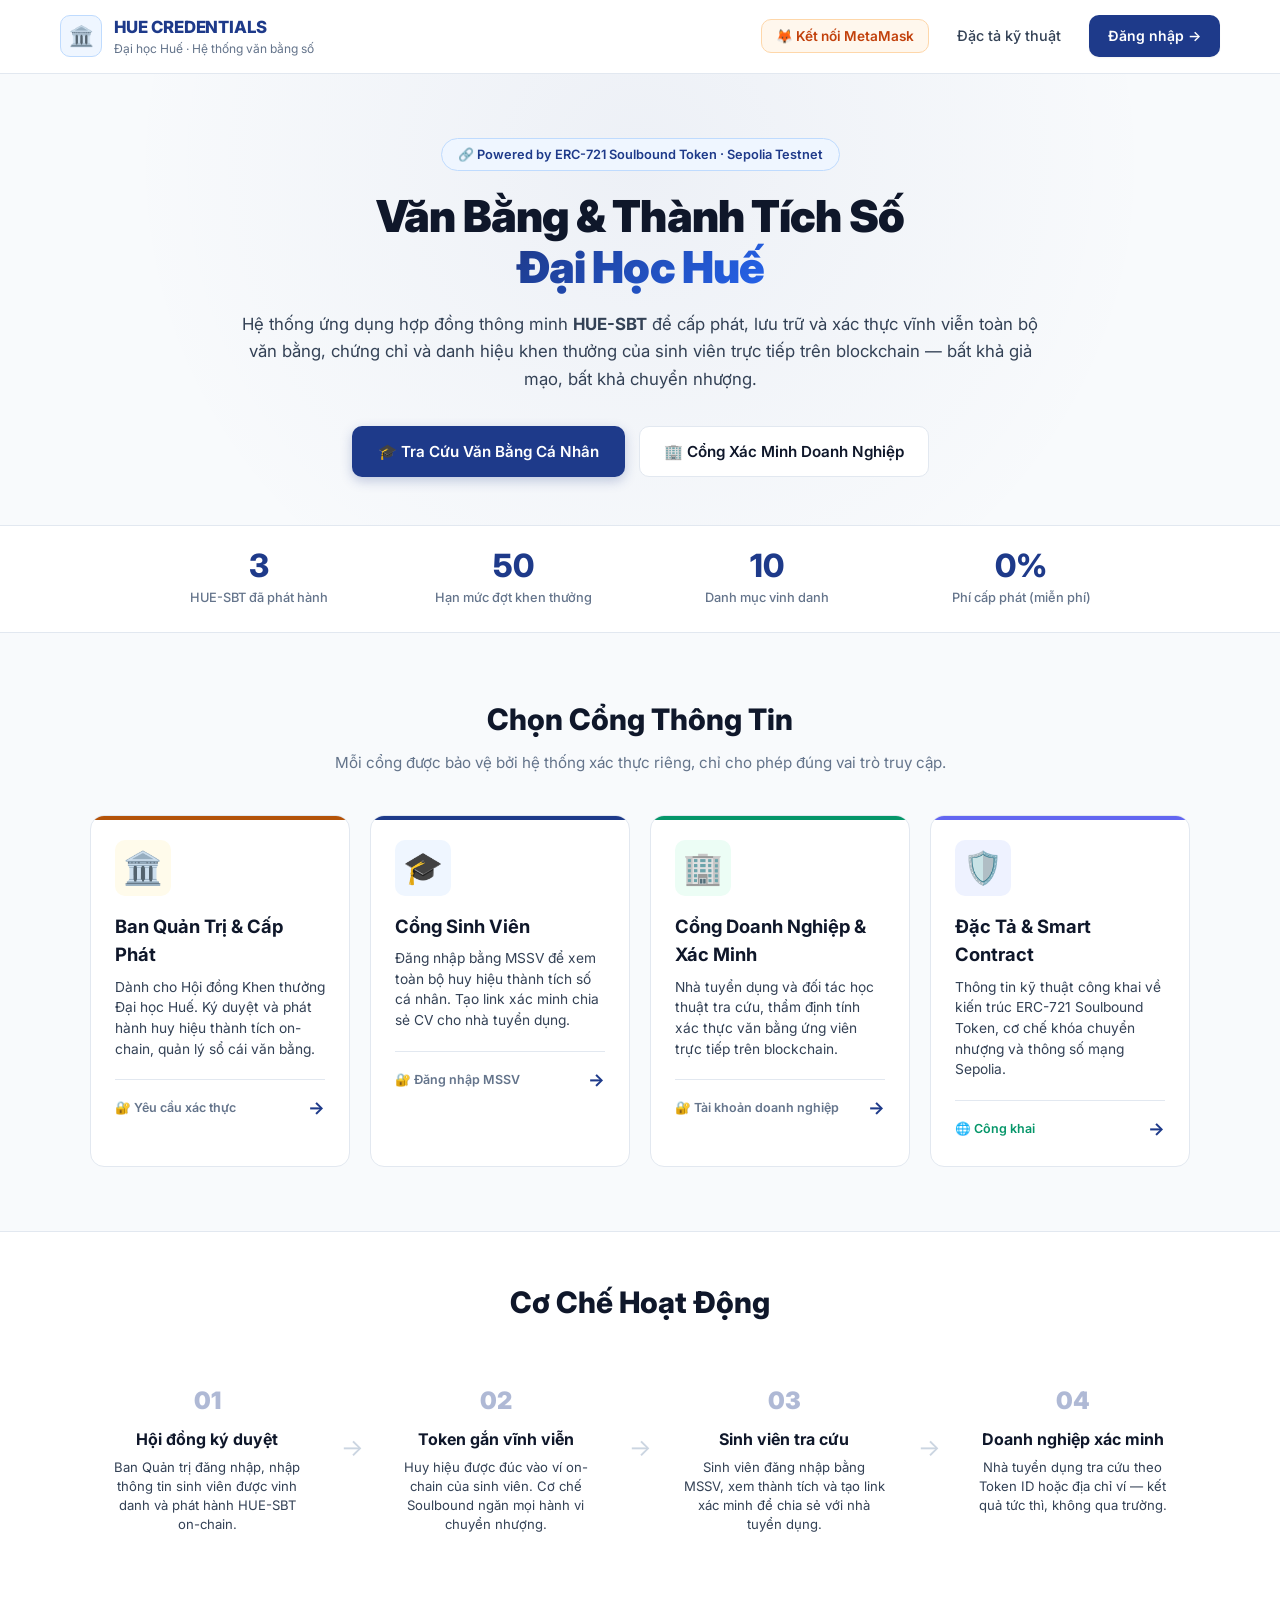
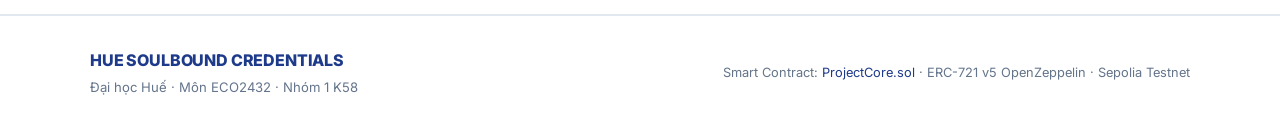
==== web/index.html @ ee62bd0f "Lab 15: web" ====
<!DOCTYPE html>
<html lang="vi">
<head>
  <meta charset="UTF-8">
  <meta name="viewport" content="width=device-width, initial-scale=1.0">
  <title>HUE Soulbound Credentials — Hệ Thống Văn Bằng Số Đại Học Huế</title>
  <meta name="description" content="Nền tảng quản lý, cấp phát và xác thực văn bằng thành tích sinh viên Đại học Huế trên blockchain.">
  <link rel="preconnect" href="https://fonts.googleapis.com">
  <link rel="preconnect" href="https://fonts.gstatic.com" crossorigin>
  <link href="https://fonts.googleapis.com/css2?family=Inter:wght@400;500;600;700;800;900&display=swap" rel="stylesheet">
  <link rel="stylesheet" href="style.css">
</head>
<body class="landing-body">
  <header class="landing-nav">
    <div class="landing-nav-inner">
      <a href="index.html" class="landing-brand">
        <div class="landing-brand-logo">🏛️</div>
        <div>
          <div class="landing-brand-name">HUE CREDENTIALS</div>
          <div class="landing-brand-sub">Đại học Huế · Hệ thống văn bằng số</div>
        </div>
      </a>
      <div class="landing-nav-links">
        <button class="btn-connect-metamask" onclick="handleWalletBtnClick()">🦊 Kết nối MetaMask</button>
        <a href="contract.html" class="landing-nav-link">Đặc tả kỹ thuật</a>
        <a href="student.html" class="btn-primary" style="text-decoration:none;">Đăng nhập →</a>
      </div>
    </div>
  </header>

  <section class="landing-hero">
    <div class="landing-hero-inner">
      <div class="landing-hero-badge">🔗 Powered by ERC-721 Soulbound Token · Sepolia Testnet</div>
      <h1 class="landing-hero-title">Văn Bằng &amp; Thành Tích Số<br><span class="landing-hero-highlight">Đại Học Huế</span></h1>
      <p class="landing-hero-desc">Hệ thống ứng dụng hợp đồng thông minh <strong>HUE-SBT</strong> để cấp phát, lưu trữ và xác thực vĩnh viễn toàn bộ văn bằng, chứng chỉ và danh hiệu khen thưởng của sinh viên trực tiếp trên blockchain — bất khả giả mạo, bất khả chuyển nhượng.</p>
      <div class="landing-hero-cta">
        <a href="student.html" class="btn-landing-primary">🎓 Tra Cứu Văn Bằng Cá Nhân</a>
        <a href="enterprise.html" class="btn-landing-outline">🏢 Cổng Xác Minh Doanh Nghiệp</a>
      </div>
    </div>
  </section>

  <section class="landing-stats-bar">
    <div class="landing-stats-inner">
      <div class="landing-stat-item">
        <div class="landing-stat-num" id="statMinted">3</div>
        <div class="landing-stat-label">HUE-SBT đã phát hành</div>
      </div>
      <div class="landing-stat-divider"></div>
      <div class="landing-stat-item">
        <div class="landing-stat-num">50</div>
        <div class="landing-stat-label">Hạn mức đợt khen thưởng</div>
      </div>
      <div class="landing-stat-divider"></div>
      <div class="landing-stat-item">
        <div class="landing-stat-num">10</div>
        <div class="landing-stat-label">Danh mục vinh danh</div>
      </div>
      <div class="landing-stat-divider"></div>
      <div class="landing-stat-item">
        <div class="landing-stat-num">0%</div>
        <div class="landing-stat-label">Phí cấp phát (miễn phí)</div>
      </div>
    </div>
  </section>

  <section class="landing-portals">
    <div class="landing-portals-inner">
      <div class="landing-section-header">
        <h2 class="landing-section-title">Chọn Cổng Thông Tin</h2>
        <p class="landing-section-desc">Mỗi cổng được bảo vệ bởi hệ thống xác thực riêng, chỉ cho phép đúng vai trò truy cập.</p>
      </div>
      <div class="portal-cards-grid">
        <a href="admin.html" class="portal-card portal-card--admin">
          <div class="portal-card-icon">🏛️</div>
          <div class="portal-card-content">
            <h3 class="portal-card-title">Ban Quản Trị &amp; Cấp Phát</h3>
            <p class="portal-card-desc">Dành cho Hội đồng Khen thưởng Đại học Huế. Ký duyệt và phát hành huy hiệu thành tích on-chain, quản lý sổ cái văn bằng.</p>
            <div class="portal-card-meta"><span class="portal-card-tag">🔐 Yêu cầu xác thực</span><span class="portal-card-arrow">→</span></div>
          </div>
        </a>
        <a href="student.html" class="portal-card portal-card--student">
          <div class="portal-card-icon">🎓</div>
          <div class="portal-card-content">
            <h3 class="portal-card-title">Cổng Sinh Viên</h3>
            <p class="portal-card-desc">Đăng nhập bằng MSSV để xem toàn bộ huy hiệu thành tích số cá nhân. Tạo link xác minh chia sẻ CV cho nhà tuyển dụng.</p>
            <div class="portal-card-meta"><span class="portal-card-tag">🔐 Đăng nhập MSSV</span><span class="portal-card-arrow">→</span></div>
          </div>
        </a>
        <a href="enterprise.html" class="portal-card portal-card--enterprise">
          <div class="portal-card-icon">🏢</div>
          <div class="portal-card-content">
            <h3 class="portal-card-title">Cổng Doanh Nghiệp &amp; Xác Minh</h3>
            <p class="portal-card-desc">Nhà tuyển dụng và đối tác học thuật tra cứu, thẩm định tính xác thực văn bằng ứng viên trực tiếp trên blockchain.</p>
            <div class="portal-card-meta"><span class="portal-card-tag">🔐 Tài khoản doanh nghiệp</span><span class="portal-card-arrow">→</span></div>
          </div>
        </a>
        <a href="contract.html" class="portal-card portal-card--contract">
          <div class="portal-card-icon">🛡️</div>
          <div class="portal-card-content">
            <h3 class="portal-card-title">Đặc Tả &amp; Smart Contract</h3>
            <p class="portal-card-desc">Thông tin kỹ thuật công khai về kiến trúc ERC-721 Soulbound Token, cơ chế khóa chuyển nhượng và thông số mạng Sepolia.</p>
            <div class="portal-card-meta"><span class="portal-card-tag portal-card-tag--public">🌐 Công khai</span><span class="portal-card-arrow">→</span></div>
          </div>
        </a>
      </div>
    </div>
  </section>

  <section class="landing-how">
    <div class="landing-portals-inner">
      <div class="landing-section-header">
        <h2 class="landing-section-title">Cơ Chế Hoạt Động</h2>
      </div>
      <div class="how-steps">
        <div class="how-step">
          <div class="how-step-num">01</div>
          <h4 class="how-step-title">Hội đồng ký duyệt</h4>
          <p class="how-step-desc">Ban Quản trị đăng nhập, nhập thông tin sinh viên được vinh danh và phát hành HUE-SBT on-chain.</p>
        </div>
        <div class="how-step-arrow">→</div>
        <div class="how-step">
          <div class="how-step-num">02</div>
          <h4 class="how-step-title">Token gắn vĩnh viễn</h4>
          <p class="how-step-desc">Huy hiệu được đúc vào ví on-chain của sinh viên. Cơ chế Soulbound ngăn mọi hành vi chuyển nhượng.</p>
        </div>
        <div class="how-step-arrow">→</div>
        <div class="how-step">
          <div class="how-step-num">03</div>
          <h4 class="how-step-title">Sinh viên tra cứu</h4>
          <p class="how-step-desc">Sinh viên đăng nhập bằng MSSV, xem thành tích và tạo link xác minh để chia sẻ với nhà tuyển dụng.</p>
        </div>
        <div class="how-step-arrow">→</div>
        <div class="how-step">
          <div class="how-step-num">04</div>
          <h4 class="how-step-title">Doanh nghiệp xác minh</h4>
          <p class="how-step-desc">Nhà tuyển dụng tra cứu theo Token ID hoặc địa chỉ ví — kết quả tức thì, không qua trường.</p>
        </div>
      </div>
    </div>
  </section>

  <footer class="landing-footer">
    <div class="landing-portals-inner">
      <div class="landing-footer-inner">
        <div>
          <div class="landing-brand-name" style="font-size:1rem;margin-bottom:4px;">HUE SOULBOUND CREDENTIALS</div>
          <div style="font-size:0.82rem;color:var(--text-dim);">Đại học Huế · Môn ECO2432 · Nhóm 1 K58</div>
        </div>
        <div style="font-size:0.8rem;color:var(--text-dim);">Smart Contract: <code style="color:var(--primary);">ProjectCore.sol</code> · ERC-721 v5 OpenZeppelin · Sepolia Testnet</div>
      </div>
    </div>
  </footer>

  <script src="shared.js"></script>
  <script>
    document.addEventListener("DOMContentLoaded", () => {
      const db = loadDatabase();
      document.getElementById("statMinted").innerText = db.length;
    });
  </script>
</body>
</html>
---- web/style.css ----
:root {
  /* Color System: Bright Academic / University Portal Palette */
  --bg-body: #f8fafc;
  --bg-surface: #ffffff;
  --bg-subtle: #f1f5f9;
  --bg-subtle-hover: #e2e8f0;
  
  --border-color: #e2e8f0;
  --border-color-focus: #2563eb;
  --border-color-dark: #cbd5e1;
  
  --primary: #1e3a8a; /* Hue University Royal Navy */
  --primary-hover: #1d4ed8;
  --primary-light: #eff6ff;
  --primary-border: #bfdbfe;
  
  --gold: #b45309;
  --gold-bg: #fffbeb;
  --gold-border: #fde68a;
  
  --emerald: #059669;
  --emerald-bg: #ecfdf5;
  --emerald-border: #a7f3d0;
  
  --rose: #dc2626;
  --rose-bg: #fef2f2;
  --rose-border: #fecaca;
  
  --text-main: #0f172a;   /* Slate 900 */
  --text-muted: #334155;  /* Slate 700 */
  --text-dim: #64748b;    /* Slate 500 */
  
  --shadow-sm: 0 1px 2px 0 rgba(0, 0, 0, 0.05);
  --shadow-md: 0 4px 6px -1px rgba(0, 0, 0, 0.07), 0 2px 4px -2px rgba(0, 0, 0, 0.04);
  --shadow-lg: 0 10px 15px -3px rgba(0, 0, 0, 0.07), 0 4px 6px -4px rgba(0, 0, 0, 0.03);
  
  --radius-sm: 6px;
  --radius-md: 10px;
  --radius-lg: 14px;
  --radius-full: 9999px;
  
  --transition: all 0.2s ease-in-out;
}

/* MetaMask Wallet Button */
.btn-connect-metamask {
  display: inline-flex;
  align-items: center;
  gap: 8px;
  background: #fff7ed;
  border: 1px solid #fed7aa;
  color: #c2410c;
  padding: 8px 14px;
  border-radius: var(--radius-md);
  font-size: 0.85rem;
  font-weight: 600;
  cursor: pointer;
  transition: var(--transition);
}

.btn-connect-metamask:hover {
  background: #ffedd5;
  border-color: #fdba74;
  transform: translateY(-1px);
}

.btn-connect-metamask.wallet-connected {
  background: var(--emerald-bg);
  border-color: var(--emerald-border);
  color: var(--emerald);
}


* {
  box-sizing: border-box;
  margin: 0;
  padding: 0;
  font-family: 'Inter', -apple-system, BlinkMacSystemFont, 'Segoe UI', Roboto, Helvetica, Arial, sans-serif;
}

body {
  background-color: var(--bg-body);
  color: var(--text-main);
  min-height: 100vh;
  line-height: 1.55;
  -webkit-font-smoothing: antialiased;
}

.app-container {
  max-width: 1200px;
  margin: 0 auto;
  padding: 24px 20px 80px;
}

/* Header Navbar: Clean University Style */
.navbar {
  display: flex;
  justify-content: space-between;
  align-items: center;
  background: var(--bg-surface);
  border: 1px solid var(--border-color);
  padding: 16px 24px;
  border-radius: var(--radius-lg);
  margin-bottom: 24px;
  box-shadow: var(--shadow-sm);
}

.brand-wrapper {
  display: flex;
  align-items: center;
  gap: 14px;
}

.brand-logo {
  width: 44px;
  height: 44px;
  background: var(--primary-light);
  border: 1px solid var(--primary-border);
  border-radius: var(--radius-md);
  display: flex;
  align-items: center;
  justify-content: center;
  font-size: 22px;
  color: var(--primary);
}

.brand-info h1 {
  font-size: 1.15rem;
  font-weight: 800;
  color: var(--primary);
  letter-spacing: -0.01em;
}

.brand-info p {
  font-size: 0.8rem;
  color: var(--text-dim);
  font-weight: 500;
}

.nav-actions {
  display: flex;
  align-items: center;
  gap: 12px;
}

/* Badges and Tags */
.badge-tag {
  display: inline-flex;
  align-items: center;
  gap: 6px;
  padding: 5px 12px;
  border-radius: var(--radius-full);
  font-size: 0.8rem;
  font-weight: 600;
  background: var(--emerald-bg);
  color: var(--emerald);
  border: 1px solid var(--emerald-border);
}

.mode-badge {
  background: var(--primary-light);
  color: var(--primary);
  border-color: var(--primary-border);
}

/* Standard Buttons */
.btn-primary {
  background: var(--primary);
  color: #ffffff;
  border: 1px solid transparent;
  padding: 9px 18px;
  border-radius: var(--radius-md);
  font-size: 0.875rem;
  font-weight: 600;
  cursor: pointer;
  display: inline-flex;
  align-items: center;
  gap: 8px;
  transition: var(--transition);
  box-shadow: var(--shadow-sm);
}

.btn-primary:hover {
  background: var(--primary-hover);
  box-shadow: var(--shadow-md);
}

.btn-outline {
  background: var(--bg-surface);
  color: var(--text-muted);
  border: 1px solid var(--border-color);
  padding: 8px 16px;
  border-radius: var(--radius-md);
  font-size: 0.85rem;
  font-weight: 500;
  cursor: pointer;
  transition: var(--transition);
}

.btn-outline:hover {
  background: var(--bg-subtle);
  color: var(--text-main);
  border-color: var(--border-color-dark);
}

/* Hero Banner: Clean Academic Introduction */
.hero-banner {
  background: linear-gradient(135deg, #ffffff 0%, #f0f7ff 100%);
  border: 1px solid var(--border-color);
  border-left: 5px solid var(--primary);
  border-radius: var(--radius-lg);
  padding: 28px 32px;
  margin-bottom: 24px;
  box-shadow: var(--shadow-sm);
}

.hero-title {
  font-size: 1.65rem;
  font-weight: 800;
  color: var(--primary);
  margin-bottom: 8px;
}

.hero-title span {
  color: #b45309;
}

.hero-desc {
  color: var(--text-muted);
  max-width: 860px;
  font-size: 0.95rem;
  line-height: 1.6;
  margin-bottom: 20px;
}

.hero-stats {
  display: grid;
  grid-template-columns: repeat(auto-fit, minmax(180px, 1fr));
  gap: 14px;
}

.stat-card {
  background: var(--bg-surface);
  border: 1px solid var(--border-color);
  border-radius: var(--radius-md);
  padding: 14px 18px;
  box-shadow: var(--shadow-sm);
}

.stat-label {
  font-size: 0.75rem;
  color: var(--text-dim);
  text-transform: uppercase;
  font-weight: 600;
  letter-spacing: 0.04em;
  margin-bottom: 4px;
}

.stat-value {
  font-size: 1.35rem;
  font-weight: 800;
  color: var(--text-main);
}

.stat-value.highlight-cyan {
  color: #0369a1;
}

.stat-value.highlight-gold {
  color: #b45309;
}

/* Tab Navigation: Academic Segmented Bar */
.tabs-nav {
  display: flex;
  gap: 8px;
  background: var(--bg-subtle);
  padding: 6px;
  border-radius: var(--radius-lg);
  border: 1px solid var(--border-color);
  margin-bottom: 24px;
  overflow-x: auto;
}

.tab-btn {
  background: transparent;
  border: none;
  color: var(--text-muted);
  font-size: 0.9rem;
  font-weight: 600;
  padding: 10px 18px;
  cursor: pointer;
  border-radius: var(--radius-md);
  transition: var(--transition);
  display: inline-flex;
  align-items: center;
  gap: 8px;
  white-space: nowrap;
}

.tab-btn:hover {
  color: var(--text-main);
  background: rgba(255, 255, 255, 0.6);
}

.tab-btn.active {
  color: #ffffff;
  background: var(--primary);
  box-shadow: var(--shadow-sm);
}

/* Tab Content Visibility */
.tab-content {
  display: none;
}

.tab-content.active {
  display: block;
}

/* Grid System */
.grid-2 {
  display: grid;
  grid-template-columns: 1fr 1fr;
  gap: 24px;
}

@media (max-width: 860px) {
  .grid-2 {
    grid-template-columns: 1fr;
  }
}

/* Main Panel Cards */
.panel-card,
.card {
  background: var(--bg-surface);
  border: 1px solid var(--border-color);
  border-radius: var(--radius-lg);
  padding: 24px;
  box-shadow: var(--shadow-sm);
  margin-bottom: 20px;
}

.panel-header,
.card-header {
  display: flex;
  justify-content: space-between;
  align-items: center;
  margin-bottom: 18px;
  border-bottom: 1px solid var(--border-color);
  padding-bottom: 14px;
}

.panel-title,
.card-title {
  font-size: 1.15rem;
  font-weight: 750;
  color: var(--text-main);
  display: flex;
  align-items: center;
  gap: 8px;
}

.card-subtitle {
  font-size: 0.85rem;
  color: var(--text-dim);
  margin-top: 4px;
}

.portal-grid {
  display: grid;
  grid-template-columns: 1.2fr 1fr;
  gap: 24px;
}

@media (max-width: 900px) {
  .portal-grid {
    grid-template-columns: 1fr;
  }
}

.badges-grid,
.gallery-grid {
  display: grid;
  grid-template-columns: repeat(auto-fill, minmax(290px, 1fr));
  gap: 18px;
}

/* Form Controls & Premium Inputs */
.form-group {
  margin-bottom: 18px;
}

.form-row {
  display: flex;
  gap: 16px;
  align-items: flex-start;
}

@media (max-width: 640px) {
  .form-row {
    flex-direction: column;
    gap: 14px;
  }
}

.form-label {
  display: flex;
  align-items: center;
  justify-content: space-between;
  font-size: 0.82rem;
  font-weight: 700;
  color: var(--text-main);
  margin-bottom: 7px;
  letter-spacing: -0.01em;
}

.required-star {
  color: var(--rose);
  font-weight: 800;
  margin-left: 4px;
}

/* Base Form Input Styling */
.form-input,
.form-control,
.form-select {
  width: 100%;
  background: #ffffff;
  border: 1.5px solid var(--border-color);
  border-radius: var(--radius-md);
  padding: 11px 16px;
  color: var(--text-main);
  font-size: 0.92rem;
  font-weight: 500;
  outline: none;
  transition: all 0.2s ease-in-out;
  box-shadow: 0 1px 2px rgba(0, 0, 0, 0.03);
}

.form-input::placeholder,
.form-control::placeholder {
  color: #94a3b8;
  font-weight: 400;
}

.form-input:hover,
.form-control:hover,
.form-select:hover {
  border-color: #cbd5e1;
}

.form-input:focus,
.form-control:focus,
.form-select:focus {
  border-color: var(--primary);
  background: #ffffff;
  box-shadow: 0 0 0 4px rgba(30, 58, 138, 0.12), 0 2px 4px rgba(0, 0, 0, 0.04);
}

select.form-select,
select.form-control {
  cursor: pointer;
  appearance: auto;
}

/* Input with Icon Wrapper */
.input-icon-box {
  position: relative;
  display: flex;
  align-items: center;
  width: 100%;
}

.input-icon-box .input-icon {
  position: absolute;
  left: 14px;
  font-size: 1.1rem;
  color: #64748b;
  pointer-events: none;
  user-select: none;
  z-index: 2;
  transition: transform 0.2s ease;
}

.input-icon-box .form-input {
  padding-left: 44px;
  padding-right: 42px;
}

.input-icon-box:focus-within .input-icon {
  transform: scale(1.18);
}

/* Special High-End Style for Name Input */
.custom-name-input {
  background: linear-gradient(to right, #ffffff 60%, #f8fafc 100%);
  font-size: 0.95rem;
  font-weight: 600;
  color: #0f172a;
  letter-spacing: -0.01em;
}

.custom-name-input:focus {
  border-color: #2563eb;
  background: #ffffff;
  box-shadow: 0 0 0 4px rgba(37, 99, 235, 0.14), 0 4px 12px rgba(37, 99, 235, 0.08);
}

.input-status-icon {
  position: absolute;
  right: 14px;
  font-size: 1rem;
  pointer-events: none;
}

/* Quick Name Suggestions Chips */
.quick-name-suggestions {
  display: flex;
  align-items: center;
  gap: 6px;
  margin-top: 8px;
  flex-wrap: wrap;
}

.suggestion-label {
  font-size: 0.72rem;
  color: var(--text-dim);
  font-weight: 600;
}

.chip-suggestion {
  background: var(--bg-subtle);
  border: 1px solid var(--border-color);
  color: var(--text-muted);
  font-size: 0.74rem;
  font-weight: 600;
  padding: 3px 10px;
  border-radius: var(--radius-full);
  cursor: pointer;
  transition: all 0.15s ease;
}

.chip-suggestion:hover {
  background: var(--primary-light);
  border-color: var(--primary-border);
  color: var(--primary);
  transform: translateY(-1px);
}

optgroup {
  font-weight: 700;
  color: var(--primary);
  padding: 4px 0;
}

.help-text {
  font-size: 0.78rem;
  color: var(--text-dim);
  margin-top: 5px;
  line-height: 1.4;
}

/* Authentic Academic Certificate Card (Preview) */
.badge-preview-box {
  display: flex;
  justify-content: center;
  align-items: center;
  padding: 16px 0;
}

.sbt-badge-card {
  width: 100%;
  max-width: 330px;
  background: #ffffff;
  border-radius: var(--radius-md);
  padding: 24px;
  border: 2px solid var(--gold);
  outline: 4px solid var(--gold-bg);
  box-shadow: var(--shadow-md);
  text-align: center;
  position: relative;
  transition: var(--transition);
}

.sbt-badge-card:hover {
  transform: translateY(-2px);
  box-shadow: var(--shadow-lg);
}

.sbt-card-shine {
  display: none; /* Removed AI shine effect */
}

.sbt-icon-wrapper {
  width: 72px;
  height: 72px;
  margin: 0 auto 14px;
  background: var(--gold-bg);
  border: 2px solid var(--gold-border);
  border-radius: 50%;
  display: flex;
  align-items: center;
  justify-content: center;
  font-size: 34px;
}

.sbt-title {
  font-size: 1.05rem;
  font-weight: 800;
  color: var(--primary);
  margin-bottom: 4px;
  line-height: 1.35;
}

.sbt-issuer {
  font-size: 0.78rem;
  color: var(--gold);
  font-weight: 700;
  text-transform: uppercase;
  letter-spacing: 0.04em;
  margin-bottom: 14px;
}

.sbt-recipient-pill {
  background: var(--bg-subtle);
  border: 1px solid var(--border-color);
  padding: 8px 12px;
  border-radius: var(--radius-sm);
  font-size: 0.82rem;
  color: var(--text-muted);
  margin-bottom: 14px;
  word-break: break-all;
}

.sbt-lock-status {
  display: inline-flex;
  align-items: center;
  gap: 6px;
  font-size: 0.75rem;
  font-weight: 700;
  color: var(--rose);
  background: var(--rose-bg);
  padding: 4px 12px;
  border-radius: var(--radius-full);
  border: 1px solid var(--rose-border);
}

/* Tables */
.verify-meta-table {
  width: 100%;
  border-collapse: collapse;
  font-size: 0.88rem;
}

.verify-meta-table th {
  background: var(--bg-subtle);
  color: var(--text-muted);
  font-weight: 700;
  padding: 10px 12px;
  border-bottom: 2px solid var(--border-color);
}

.verify-meta-table td {
  padding: 10px 12px;
  border-bottom: 1px solid var(--border-color);
}

.verify-meta-table td:first-child {
  color: var(--text-dim);
  font-weight: 500;
}

.verify-meta-table td:last-child {
  color: var(--text-main);
  font-weight: 600;
}

/* Gallery Grid */
.gallery-grid {
  display: grid;
  grid-template-columns: repeat(auto-fill, minmax(290px, 1fr));
  gap: 18px;
}

.badge-item-card {
  background: var(--bg-surface);
  border: 1px solid var(--border-color);
  border-radius: var(--radius-md);
  padding: 20px;
  display: flex;
  flex-direction: column;
  justify-content: space-between;
  box-shadow: var(--shadow-sm);
  transition: var(--transition);
}

.badge-item-card:hover {
  border-color: var(--primary-border);
  box-shadow: var(--shadow-md);
}

.badge-item-card.revoked {
  background: var(--rose-bg);
  border-color: var(--rose-border);
}

.badge-card-header {
  display: flex;
  align-items: flex-start;
  gap: 12px;
  margin-bottom: 12px;
}

.badge-card-icon {
  width: 44px;
  height: 44px;
  border-radius: var(--radius-md);
  background: var(--gold-bg);
  border: 1px solid var(--gold-border);
  display: flex;
  align-items: center;
  justify-content: center;
  font-size: 22px;
  flex-shrink: 0;
}

.badge-card-info h3 {
  font-size: 0.95rem;
  font-weight: 700;
  color: var(--primary);
  line-height: 1.35;
}

.badge-card-info p {
  font-size: 0.75rem;
  color: var(--text-dim);
}

.badge-card-actions {
  display: flex;
  gap: 8px;
  margin-top: 14px;
}

/* Verification Result Box: Official Statement */
.verify-result {
  margin-top: 16px;
}

.verify-status-banner {
  display: flex;
  align-items: center;
  gap: 12px;
  padding: 14px 18px;
  border-radius: var(--radius-md);
  margin-bottom: 16px;
}

.verify-status-banner.valid {
  background: var(--emerald-bg);
  border: 1px solid var(--emerald-border);
  color: var(--emerald);
}

.verify-status-banner.invalid {
  background: var(--rose-bg);
  border: 1px solid var(--rose-border);
  color: var(--rose);
}

/* Code Inspector: Clean Technical Box */
.code-container {
  background: #1e293b;
  border: 1px solid #334155;
  border-radius: var(--radius-md);
  padding: 16px;
  overflow-x: auto;
  font-family: 'Consolas', 'Courier New', monospace;
  font-size: 0.84rem;
  color: #f1f5f9;
  max-height: 450px;
}

.highlight-code-line {
  background: rgba(220, 38, 38, 0.25);
  border-left: 3px solid #ef4444;
  padding: 2px 6px;
  display: block;
  margin: 4px -6px;
  color: #fca5a5;
  font-weight: 700;
}

/* Professional Revert Modal Dialog */
.modal-overlay {
  display: none;
  position: fixed;
  top: 0;
  left: 0;
  right: 0;
  bottom: 0;
  background: rgba(15, 23, 42, 0.6);
  backdrop-filter: blur(4px);
  z-index: 1000;
  justify-content: center;
  align-items: center;
  padding: 20px;
}

.modal-overlay.active {
  display: flex;
}

.modal-box {
  background: #ffffff;
  border: 1px solid var(--border-color);
  border-top: 4px solid var(--rose);
  border-radius: var(--radius-lg);
  max-width: 500px;
  width: 100%;
  padding: 26px;
  box-shadow: var(--shadow-lg);
}

.modal-icon-revert {
  width: 52px;
  height: 52px;
  background: var(--rose-bg);
  border-radius: 50%;
  display: flex;
  align-items: center;
  justify-content: center;
  font-size: 26px;
  color: var(--rose);
  margin: 0 auto 14px;
}

.modal-title {
  text-align: center;
  font-size: 1.15rem;
  font-weight: 800;
  color: var(--rose);
  margin-bottom: 8px;
}

.modal-text {
  text-align: center;
  color: var(--text-muted);
  font-size: 0.88rem;
  margin-bottom: 18px;
  line-height: 1.5;
}

.code-box-revert {
  background: var(--bg-subtle);
  border: 1px solid var(--border-color);
  border-radius: var(--radius-sm);
  padding: 12px 14px;
  font-family: 'Consolas', 'Courier New', monospace;
  font-size: 0.8rem;
  color: #991b1b;
  margin-bottom: 20px;
  line-height: 1.5;
}

/* Toast Notifications */
.toast-container {
  position: fixed;
  bottom: 24px;
  right: 24px;
  z-index: 2000;
  display: flex;
  flex-direction: column;
  gap: 10px;
}

.toast {
  background: #ffffff;
  border: 1px solid var(--border-color);
  padding: 12px 18px;
  border-radius: var(--radius-md);
  box-shadow: var(--shadow-lg);
  font-size: 0.875rem;
  display: flex;
  align-items: center;
  gap: 10px;
  color: var(--text-main);
  min-width: 280px;
  border-left: 4px solid var(--primary);
}

.toast.success { border-left-color: var(--emerald); }
.toast.error { border-left-color: var(--rose); }
.toast.info { border-left-color: var(--primary); }

/* Responsive */
@media (max-width: 680px) {
  .navbar {
    flex-direction: column;
    gap: 14px;
    align-items: flex-start;
  }
  .nav-actions {
    width: 100%;
    justify-content: space-between;
  }
  .hero-banner {
    padding: 20px;
  }
  .hero-title {
    font-size: 1.35rem;
  }
}

/* ====================================================
   STUDENT LOGIN SCREEN
   ==================================================== */
.student-login-wrapper {
  max-width: 460px;
  margin: 32px auto;
  padding: 0 16px;
}

.student-login-header {
  text-align: center;
  margin-bottom: 28px;
}

.student-login-logo {
  width: 72px;
  height: 72px;
  border-radius: 50%;
  background: linear-gradient(135deg, #1e3a8a, #7c3aed);
  display: flex;
  align-items: center;
  justify-content: center;
  font-size: 36px;
  margin: 0 auto 16px;
  box-shadow: 0 4px 16px rgba(30, 58, 138, 0.25);
}

.student-login-title {
  font-size: 1.5rem;
  font-weight: 800;
  color: var(--primary);
  margin-bottom: 6px;
}

.student-login-subtitle {
  font-size: 0.88rem;
  color: var(--text-dim);
}

.student-login-card {
  background: var(--bg-surface);
  border: 1px solid var(--border-color);
  border-radius: var(--radius-lg);
  padding: 28px;
  box-shadow: var(--shadow-md);
}

.login-hint-box {
  margin-top: 20px;
  padding-top: 16px;
  border-top: 1px dashed var(--border-color);
}

/* ====================================================
   LANDING PAGE STYLES
   ==================================================== */
.landing-body {
  background-color: var(--bg-body);
  color: var(--text-main);
  min-height: 100vh;
  display: flex;
  flex-direction: column;
}

.landing-nav {
  background: var(--bg-surface);
  border-bottom: 1px solid var(--border-color);
  position: sticky;
  top: 0;
  z-index: 100;
  backdrop-filter: blur(8px);
}

.landing-nav-inner {
  max-width: 1200px;
  margin: 0 auto;
  padding: 14px 20px;
  display: flex;
  justify-content: space-between;
  align-items: center;
}

.landing-brand {
  display: flex;
  align-items: center;
  gap: 12px;
  text-decoration: none;
  color: inherit;
}

.landing-brand-logo {
  width: 42px;
  height: 42px;
  background: var(--primary-light);
  border: 1px solid var(--primary-border);
  border-radius: var(--radius-md);
  display: flex;
  align-items: center;
  justify-content: center;
  font-size: 20px;
}

.landing-brand-name {
  font-size: 1.05rem;
  font-weight: 800;
  color: var(--primary);
  letter-spacing: -0.01em;
}

.landing-brand-sub {
  font-size: 0.75rem;
  color: var(--text-dim);
}

.landing-nav-links {
  display: flex;
  align-items: center;
  gap: 16px;
}

.landing-nav-link {
  color: var(--text-muted);
  text-decoration: none;
  font-size: 0.9rem;
  font-weight: 500;
  padding: 8px 12px;
  border-radius: var(--radius-sm);
  transition: var(--transition);
}

.landing-nav-link:hover {
  color: var(--primary);
  background: var(--bg-subtle);
}

.landing-hero {
  padding: 64px 20px 48px;
  text-align: center;
  background: radial-gradient(circle at 50% 20%, rgba(30, 58, 138, 0.05), transparent 70%);
}

.landing-hero-inner {
  max-width: 820px;
  margin: 0 auto;
}

.landing-hero-badge {
  display: inline-flex;
  align-items: center;
  gap: 6px;
  padding: 6px 16px;
  background: var(--primary-light);
  border: 1px solid var(--primary-border);
  border-radius: var(--radius-full);
  font-size: 0.8rem;
  font-weight: 600;
  color: var(--primary);
  margin-bottom: 20px;
}

.landing-hero-title {
  font-size: 2.75rem;
  font-weight: 900;
  line-height: 1.15;
  color: var(--text-main);
  margin-bottom: 18px;
  letter-spacing: -0.02em;
}

.landing-hero-highlight {
  color: var(--primary);
  background: linear-gradient(135deg, #1e3a8a, #2563eb);
  -webkit-background-clip: text;
  -webkit-text-fill-color: transparent;
}

.landing-hero-desc {
  font-size: 1.05rem;
  color: var(--text-muted);
  line-height: 1.65;
  margin-bottom: 32px;
}

.landing-hero-cta {
  display: flex;
  gap: 14px;
  justify-content: center;
  flex-wrap: wrap;
}

.btn-landing-primary {
  display: inline-flex;
  align-items: center;
  gap: 8px;
  background: var(--primary);
  color: #fff;
  padding: 13px 26px;
  border-radius: var(--radius-md);
  text-decoration: none;
  font-weight: 600;
  font-size: 0.95rem;
  box-shadow: 0 4px 12px rgba(30, 58, 138, 0.25);
  transition: var(--transition);
}

.btn-landing-primary:hover {
  background: var(--primary-hover);
  transform: translateY(-2px);
  box-shadow: 0 6px 18px rgba(30, 58, 138, 0.35);
}

.btn-landing-outline {
  display: inline-flex;
  align-items: center;
  gap: 8px;
  background: var(--bg-surface);
  border: 1px solid var(--border-color);
  color: var(--text-main);
  padding: 13px 24px;
  border-radius: var(--radius-md);
  text-decoration: none;
  font-weight: 600;
  font-size: 0.95rem;
  transition: var(--transition);
}

.btn-landing-outline:hover {
  background: var(--bg-subtle);
  border-color: var(--border-color-dark);
  transform: translateY(-2px);
}

.landing-stats-bar {
  background: var(--bg-surface);
  border-top: 1px solid var(--border-color);
  border-bottom: 1px solid var(--border-color);
  padding: 24px 20px;
}

.landing-stats-inner {
  max-width: 1000px;
  margin: 0 auto;
  display: grid;
  grid-template-columns: repeat(4, 1fr);
  gap: 16px;
  align-items: center;
}

.landing-stat-item {
  text-align: center;
}

.landing-stat-num {
  font-size: 2rem;
  font-weight: 800;
  color: var(--primary);
  line-height: 1;
  margin-bottom: 6px;
}

.landing-stat-label {
  font-size: 0.8rem;
  color: var(--text-dim);
  font-weight: 500;
}

.landing-stat-divider {
  display: none;
}

.landing-portals {
  padding: 64px 20px;
}

.landing-portals-inner {
  max-width: 1100px;
  margin: 0 auto;
}

.landing-section-header {
  text-align: center;
  margin-bottom: 40px;
}

.landing-section-title {
  font-size: 1.85rem;
  font-weight: 800;
  color: var(--text-main);
  margin-bottom: 8px;
}

.landing-section-desc {
  font-size: 0.95rem;
  color: var(--text-dim);
}

.portal-cards-grid {
  display: grid;
  grid-template-columns: repeat(auto-fit, minmax(240px, 1fr));
  gap: 20px;
}

.portal-card {
  background: var(--bg-surface);
  border: 1px solid var(--border-color);
  border-radius: var(--radius-lg);
  padding: 24px;
  text-decoration: none;
  color: inherit;
  display: flex;
  flex-direction: column;
  transition: all 0.25s ease;
  position: relative;
  overflow: hidden;
}

.portal-card::before {
  content: "";
  position: absolute;
  top: 0;
  left: 0;
  right: 0;
  height: 4px;
  background: var(--border-color);
  transition: background 0.25s ease;
}

.portal-card--admin::before { background: var(--gold); }
.portal-card--student::before { background: var(--primary); }
.portal-card--enterprise::before { background: var(--emerald); }
.portal-card--contract::before { background: #6366f1; }

.portal-card:hover {
  transform: translateY(-4px);
  box-shadow: var(--shadow-lg);
  border-color: var(--border-color-focus);
}

.portal-card-icon {
  font-size: 32px;
  margin-bottom: 16px;
  width: 56px;
  height: 56px;
  display: flex;
  align-items: center;
  justify-content: center;
  background: var(--bg-subtle);
  border-radius: var(--radius-md);
}

.portal-card--admin .portal-card-icon { background: var(--gold-bg); }
.portal-card--student .portal-card-icon { background: var(--primary-light); }
.portal-card--enterprise .portal-card-icon { background: var(--emerald-bg); }
.portal-card--contract .portal-card-icon { background: #eef2ff; }

.portal-card-title {
  font-size: 1.15rem;
  font-weight: 700;
  color: var(--text-main);
  margin-bottom: 8px;
}

.portal-card-desc {
  font-size: 0.86rem;
  color: var(--text-muted);
  line-height: 1.5;
  margin-bottom: 20px;
  flex-grow: 1;
}

.portal-card-meta {
  display: flex;
  justify-content: space-between;
  align-items: center;
  font-size: 0.78rem;
  padding-top: 14px;
  border-top: 1px solid var(--border-color);
}

.portal-card-tag {
  color: var(--text-dim);
  font-weight: 600;
}

.portal-card-tag--public {
  color: var(--emerald);
}

.portal-card-arrow {
  font-size: 1.1rem;
  font-weight: 700;
  color: var(--primary);
  transition: transform 0.2s ease;
}

.portal-card:hover .portal-card-arrow {
  transform: translateX(4px);
}

.landing-how {
  padding: 48px 20px 64px;
  background: var(--bg-surface);
  border-top: 1px solid var(--border-color);
  border-bottom: 1px solid var(--border-color);
}

.how-steps {
  display: flex;
  justify-content: space-between;
  align-items: flex-start;
  gap: 16px;
}

.how-step {
  flex: 1;
  text-align: center;
  padding: 16px;
}

.how-step-num {
  font-size: 1.5rem;
  font-weight: 900;
  color: var(--primary);
  opacity: 0.35;
  margin-bottom: 8px;
}

.how-step-title {
  font-size: 1rem;
  font-weight: 700;
  color: var(--text-main);
  margin-bottom: 6px;
}

.how-step-desc {
  font-size: 0.82rem;
  color: var(--text-muted);
  line-height: 1.45;
}

.how-step-arrow {
  font-size: 1.5rem;
  color: var(--border-color-dark);
  align-self: center;
  margin-top: -20px;
}

.landing-footer {
  margin-top: auto;
  padding: 32px 20px;
  background: var(--bg-surface);
  border-top: 1px solid var(--border-color);
}

.landing-footer-inner {
  display: flex;
  justify-content: space-between;
  align-items: center;
  flex-wrap: wrap;
  gap: 16px;
}

/* Sub-page top nav bar with back to home */
.page-top-nav {
  display: flex;
  justify-content: space-between;
  align-items: center;
  background: var(--bg-surface);
  border: 1px solid var(--border-color);
  padding: 14px 22px;
  border-radius: var(--radius-lg);
  margin-bottom: 24px;
  box-shadow: var(--shadow-sm);
}

.page-nav-breadcrumb {
  display: flex;
  align-items: center;
  gap: 8px;
  font-size: 0.9rem;
  color: var(--text-muted);
}

.page-nav-breadcrumb a {
  color: var(--primary);
  text-decoration: none;
  font-weight: 600;
}

.page-nav-breadcrumb a:hover {
  text-decoration: underline;
}

.page-nav-actions {
  display: flex;
  align-items: center;
  gap: 12px;
}

@media (max-width: 768px) {
  .landing-hero-title { font-size: 2rem; }
  .landing-stats-inner { grid-template-columns: repeat(2, 1fr); }
  .how-steps { flex-direction: column; }
  .how-step-arrow { display: none; }
  .page-top-nav { flex-direction: column; gap: 12px; align-items: flex-start; }
}
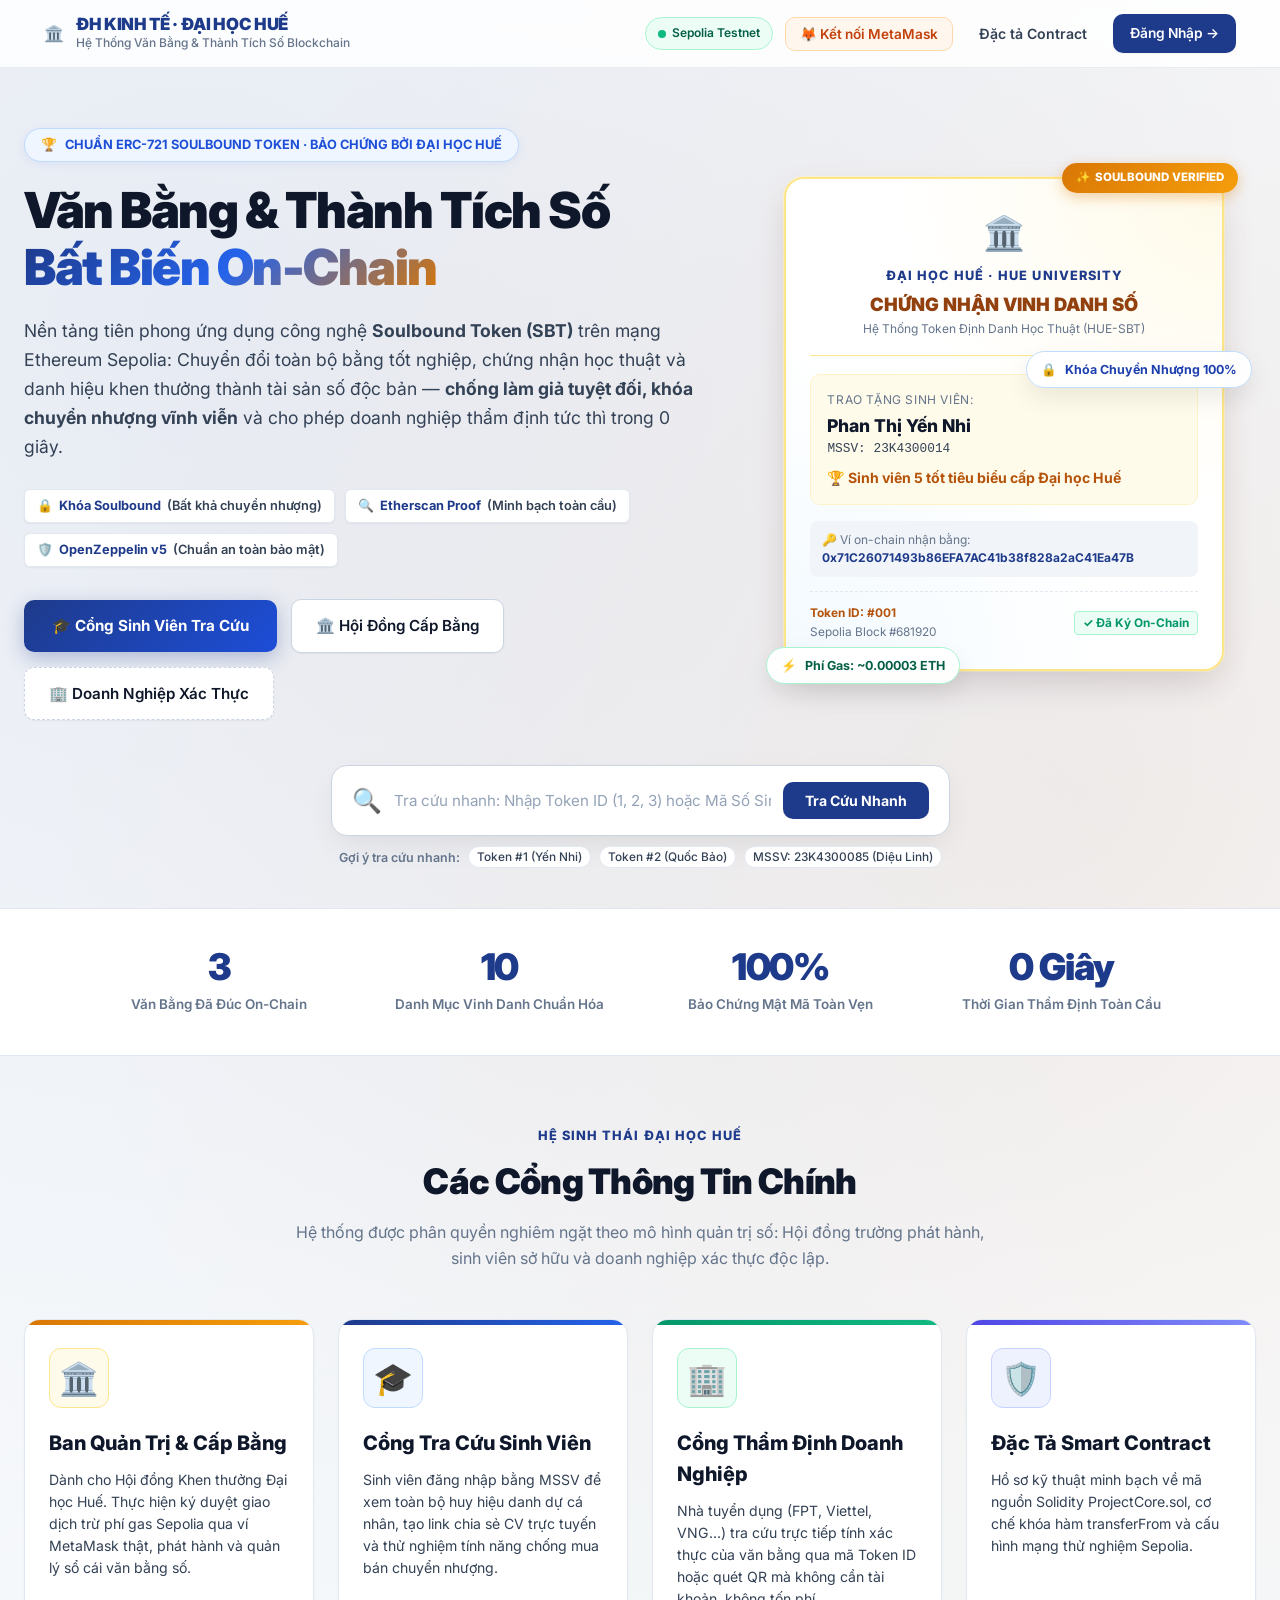
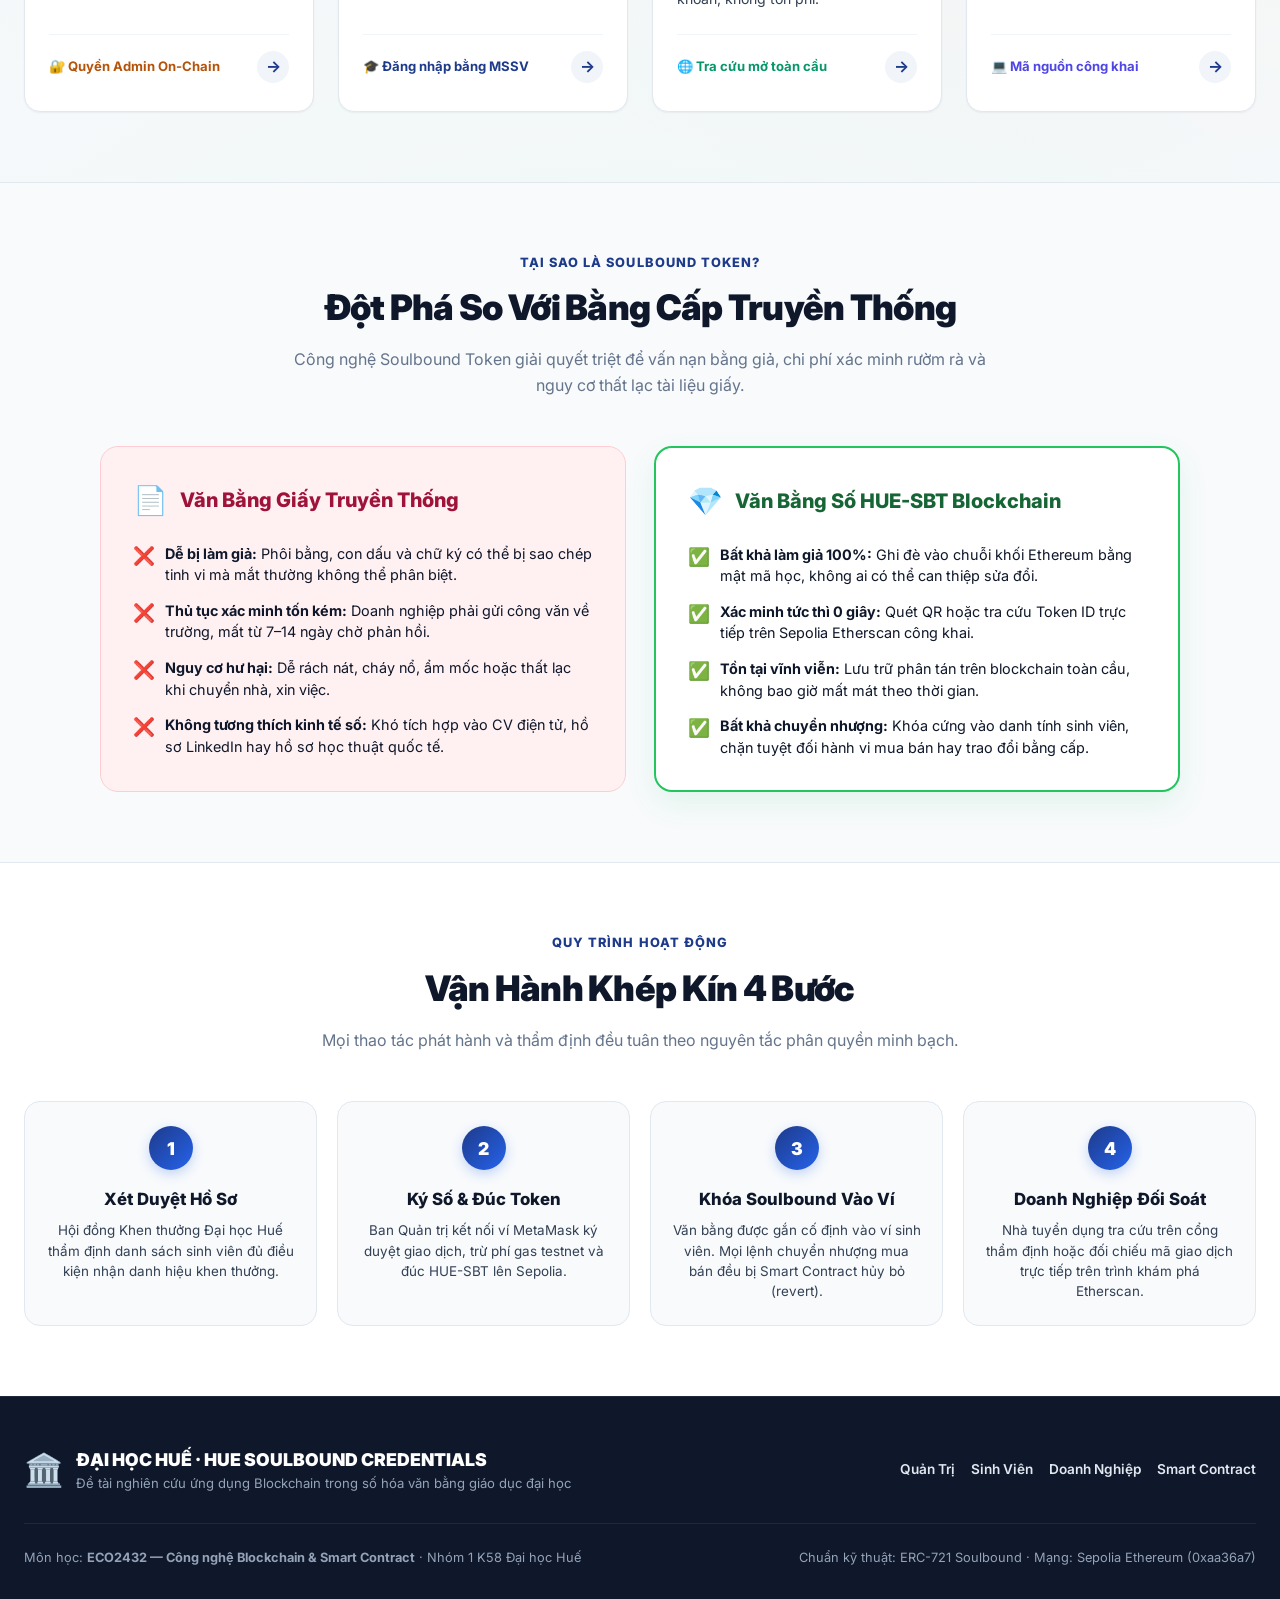
==== commit c690101a: "Add files via upload" ====
--- a/web/index.html
+++ b/web/index.html
@@ -4,150 +4,381 @@
   <meta charset="UTF-8">
   <meta name="viewport" content="width=device-width, initial-scale=1.0">
   <title>HUE Soulbound Credentials — Hệ Thống Văn Bằng Số Đại Học Huế</title>
-  <meta name="description" content="Nền tảng quản lý, cấp phát và xác thực văn bằng thành tích sinh viên Đại học Huế trên blockchain.">
+  <meta name="description" content="Nền tảng quản lý, cấp phát và xác thực văn bằng, chứng chỉ số sinh viên Đại học Huế trên nền tảng Blockchain ERC-721 Soulbound Token.">
   <link rel="preconnect" href="https://fonts.googleapis.com">
   <link rel="preconnect" href="https://fonts.gstatic.com" crossorigin>
   <link href="https://fonts.googleapis.com/css2?family=Inter:wght@400;500;600;700;800;900&display=swap" rel="stylesheet">
   <link rel="stylesheet" href="style.css">
 </head>
 <body class="landing-body">
+
+  <!-- STICKY GLASSMORPHISM NAVBAR -->
   <header class="landing-nav">
     <div class="landing-nav-inner">
       <a href="index.html" class="landing-brand">
-        <div class="landing-brand-logo">🏛️</div>
+        <img src="/logo-hue-economics.png" alt="Logo Trường Đại học Kinh tế - Đại học Huế" class="landing-brand-logo-img" onerror="this.style.display='none';this.nextElementSibling.style.display='flex'">
+        <div class="landing-brand-logo-fallback" style="display:none;">🏛️</div>
         <div>
-          <div class="landing-brand-name">HUE CREDENTIALS</div>
-          <div class="landing-brand-sub">Đại học Huế · Hệ thống văn bằng số</div>
+          <div class="landing-brand-name">ĐH KINH TẾ · ĐẠI HỌC HUẾ</div>
+          <div class="landing-brand-sub">Hệ Thống Văn Bằng &amp; Thành Tích Số Blockchain</div>
         </div>
       </a>
       <div class="landing-nav-links">
+        <div class="network-status-pill">
+          <span class="status-dot-pulse"></span>
+          <span>Sepolia Testnet</span>
+        </div>
         <button class="btn-connect-metamask" onclick="handleWalletBtnClick()">🦊 Kết nối MetaMask</button>
-        <a href="contract.html" class="landing-nav-link">Đặc tả kỹ thuật</a>
-        <a href="student.html" class="btn-primary" style="text-decoration:none;">Đăng nhập →</a>
+        <a href="contract.html" class="landing-nav-link">Đặc tả Contract</a>
+        <a href="student.html" class="btn-primary" style="text-decoration:none; padding:8px 16px; font-size:0.86rem;">
+          Đăng Nhập →
+        </a>
       </div>
     </div>
   </header>
 
+  <!-- DUAL-COLUMN HERO SECTION -->
   <section class="landing-hero">
     <div class="landing-hero-inner">
-      <div class="landing-hero-badge">🔗 Powered by ERC-721 Soulbound Token · Sepolia Testnet</div>
-      <h1 class="landing-hero-title">Văn Bằng &amp; Thành Tích Số<br><span class="landing-hero-highlight">Đại Học Huế</span></h1>
-      <p class="landing-hero-desc">Hệ thống ứng dụng hợp đồng thông minh <strong>HUE-SBT</strong> để cấp phát, lưu trữ và xác thực vĩnh viễn toàn bộ văn bằng, chứng chỉ và danh hiệu khen thưởng của sinh viên trực tiếp trên blockchain — bất khả giả mạo, bất khả chuyển nhượng.</p>
-      <div class="landing-hero-cta">
-        <a href="student.html" class="btn-landing-primary">🎓 Tra Cứu Văn Bằng Cá Nhân</a>
-        <a href="enterprise.html" class="btn-landing-outline">🏢 Cổng Xác Minh Doanh Nghiệp</a>
-      </div>
-    </div>
-  </section>
-
+      
+      <!-- Left: Headline & CTA -->
+      <div>
+        <div class="hero-tag-badge">
+          <span>🏆</span>
+          <span>CHUẨN ERC-721 SOULBOUND TOKEN · BẢO CHỨNG BỞI ĐẠI HỌC HUẾ</span>
+        </div>
+
+        <h1 class="landing-hero-title">
+          Văn Bằng &amp; Thành Tích Số<br>
+          <span class="landing-hero-highlight">Bất Biến On-Chain</span>
+        </h1>
+
+        <p class="landing-hero-desc">
+          Nền tảng tiên phong ứng dụng công nghệ <strong>Soulbound Token (SBT)</strong> trên mạng Ethereum Sepolia: Chuyển đổi toàn bộ bằng tốt nghiệp, chứng nhận học thuật và danh hiệu khen thưởng thành tài sản số độc bản — <strong>chống làm giả tuyệt đối, khóa chuyển nhượng vĩnh viễn</strong> và cho phép doanh nghiệp thẩm định tức thì trong 0 giây.
+        </p>
+
+        <!-- Trust Badges -->
+        <div class="hero-trust-chips">
+          <div class="trust-chip">🔒 <strong>Khóa Soulbound</strong> (Bất khả chuyển nhượng)</div>
+          <div class="trust-chip">🔍 <strong>Etherscan Proof</strong> (Minh bạch toàn cầu)</div>
+          <div class="trust-chip">🛡️ <strong>OpenZeppelin v5</strong> (Chuẩn an toàn bảo mật)</div>
+        </div>
+
+        <!-- Action Buttons -->
+        <div class="landing-hero-cta">
+          <a href="student.html" class="btn-landing-primary">
+            🎓 Cổng Sinh Viên Tra Cứu
+          </a>
+          <a href="admin.html" class="btn-landing-outline">
+            🏛️ Hội Đồng Cấp Bằng
+          </a>
+          <a href="enterprise.html" class="btn-landing-outline" style="border-style:dashed;">
+            🏢 Doanh Nghiệp Xác Thực
+          </a>
+        </div>
+      </div>
+
+      <!-- Right: Interactive 3D Holographic Certificate Showcase -->
+      <div class="hero-visual-wrapper">
+        <div class="hero-cert-hologram">
+          <div class="cert-seal-badge">
+            <span>✨</span> SOULBOUND VERIFIED
+          </div>
+
+          <div class="cert-header">
+            <div class="cert-logo">🏛️</div>
+            <div class="cert-school-name">Đại Học Huế · Hue University</div>
+            <div class="cert-doc-title">CHỨNG NHẬN VINH DANH SỐ</div>
+            <div style="font-size:0.75rem; color:var(--text-dim);">Hệ Thống Token Định Danh Học Thuật (HUE-SBT)</div>
+          </div>
+
+          <div class="cert-body">
+            <div style="font-size:0.75rem; color:var(--text-dim); text-transform:uppercase; letter-spacing:0.05em; margin-bottom:2px;">Trao tặng sinh viên:</div>
+            <div class="cert-student-name">Phan Thị Yến Nhi</div>
+            <div style="font-size:0.8rem; color:var(--text-muted); font-family:monospace; margin-bottom:8px;">MSSV: 23K4300014</div>
+            <div class="cert-badge-type">🏆 Sinh viên 5 tốt tiêu biểu cấp Đại học Huế</div>
+          </div>
+
+          <div style="background:var(--bg-subtle); border-radius:8px; padding:10px 12px; margin-bottom:14px; font-size:0.75rem; font-family:monospace; line-height:1.5;">
+            <div style="color:var(--text-dim);">🔑 Ví on-chain nhận bằng:</div>
+            <div style="color:var(--primary); font-weight:700; word-break:break-all;">0x71C26071493b86EFA7AC41b38f828a2aC41Ea47B</div>
+          </div>
+
+          <div class="cert-footer-meta">
+            <div>
+              <span style="font-weight:700; color:var(--gold);">Token ID: #001</span><br>
+              <span style="color:var(--text-dim);">Sepolia Block #681920</span>
+            </div>
+            <div style="text-align:right;">
+              <span style="display:inline-block; background:var(--emerald-bg); color:var(--emerald); border:1px solid var(--emerald-border); padding:2px 8px; border-radius:4px; font-weight:700;">
+                ✓ Đã Ký On-Chain
+              </span>
+            </div>
+          </div>
+
+          <!-- Floating Badges -->
+          <div class="floating-pill pill-1">
+            <span>⚡</span> Phí Gas: ~0.00003 ETH
+          </div>
+          <div class="floating-pill pill-2">
+            <span>🔒</span> Khóa Chuyển Nhượng 100%
+          </div>
+        </div>
+      </div>
+
+    </div>
+  </section>
+
+  <!-- QUICK SEARCH & INSTANT VERIFICATION BAR -->
+  <section class="landing-search-section">
+    <div class="search-box-card">
+      <span style="font-size:24px;">🔍</span>
+      <div class="search-input-wrapper">
+        <input 
+          type="text" 
+          id="inputHomeQuickSearch" 
+          class="search-input-field" 
+          placeholder="Tra cứu nhanh: Nhập Token ID (1, 2, 3) hoặc Mã Số Sinh Viên (23K4300014)..."
+          onkeydown="if(event.key==='Enter') executeHomeSearch();"
+        >
+      </div>
+      <button class="btn-search-fast" onclick="executeHomeSearch()">
+        Tra Cứu Nhanh
+      </button>
+    </div>
+
+    <!-- Quick search chips -->
+    <div style="display:flex; align-items:center; gap:8px; margin-top:10px; padding:0 8px; flex-wrap:wrap;">
+      <span style="font-size:0.78rem; color:var(--text-dim); font-weight:600;">Gợi ý tra cứu nhanh:</span>
+      <button class="btn-outline" style="font-size:0.74rem; padding:3px 8px; border-radius:var(--radius-full);" onclick="fillAndSearch('1')">Token #1 (Yến Nhi)</button>
+      <button class="btn-outline" style="font-size:0.74rem; padding:3px 8px; border-radius:var(--radius-full);" onclick="fillAndSearch('2')">Token #2 (Quốc Bảo)</button>
+      <button class="btn-outline" style="font-size:0.74rem; padding:3px 8px; border-radius:var(--radius-full);" onclick="fillAndSearch('23K4300085')">MSSV: 23K4300085 (Diệu Linh)</button>
+    </div>
+
+    <!-- Search Result Box (Hidden by default) -->
+    <div id="homeSearchResultBox" style="display:none; margin-top:16px;"></div>
+  </section>
+
+  <!-- REAL-TIME BLOCKCHAIN STATS BAR -->
   <section class="landing-stats-bar">
     <div class="landing-stats-inner">
       <div class="landing-stat-item">
         <div class="landing-stat-num" id="statMinted">3</div>
-        <div class="landing-stat-label">HUE-SBT đã phát hành</div>
-      </div>
-      <div class="landing-stat-divider"></div>
-      <div class="landing-stat-item">
-        <div class="landing-stat-num">50</div>
-        <div class="landing-stat-label">Hạn mức đợt khen thưởng</div>
-      </div>
-      <div class="landing-stat-divider"></div>
+        <div class="landing-stat-label">Văn Bằng Đã Đúc On-Chain</div>
+      </div>
       <div class="landing-stat-item">
         <div class="landing-stat-num">10</div>
-        <div class="landing-stat-label">Danh mục vinh danh</div>
-      </div>
-      <div class="landing-stat-divider"></div>
+        <div class="landing-stat-label">Danh Mục Vinh Danh Chuẩn Hóa</div>
+      </div>
       <div class="landing-stat-item">
-        <div class="landing-stat-num">0%</div>
-        <div class="landing-stat-label">Phí cấp phát (miễn phí)</div>
-      </div>
-    </div>
-  </section>
-
+        <div class="landing-stat-num">100%</div>
+        <div class="landing-stat-label">Bảo Chứng Mật Mã Toàn Vẹn</div>
+      </div>
+      <div class="landing-stat-item">
+        <div class="landing-stat-num">0 Giây</div>
+        <div class="landing-stat-label">Thời Gian Thẩm Định Toàn Cầu</div>
+      </div>
+    </div>
+  </section>
+
+  <!-- 4 MAIN COMMAND PORTALS SECTION -->
   <section class="landing-portals">
     <div class="landing-portals-inner">
       <div class="landing-section-header">
-        <h2 class="landing-section-title">Chọn Cổng Thông Tin</h2>
-        <p class="landing-section-desc">Mỗi cổng được bảo vệ bởi hệ thống xác thực riêng, chỉ cho phép đúng vai trò truy cập.</p>
-      </div>
+        <span class="section-eyebrow">HỆ SINH THÁI ĐẠI HỌC HUẾ</span>
+        <h2 class="landing-section-title">Các Cổng Thông Tin Chính</h2>
+        <p class="landing-section-desc">
+          Hệ thống được phân quyền nghiêm ngặt theo mô hình quản trị số: Hội đồng trường phát hành, sinh viên sở hữu và doanh nghiệp xác thực độc lập.
+        </p>
+      </div>
+
       <div class="portal-cards-grid">
+        <!-- Portal 1: Admin -->
         <a href="admin.html" class="portal-card portal-card--admin">
           <div class="portal-card-icon">🏛️</div>
-          <div class="portal-card-content">
-            <h3 class="portal-card-title">Ban Quản Trị &amp; Cấp Phát</h3>
-            <p class="portal-card-desc">Dành cho Hội đồng Khen thưởng Đại học Huế. Ký duyệt và phát hành huy hiệu thành tích on-chain, quản lý sổ cái văn bằng.</p>
-            <div class="portal-card-meta"><span class="portal-card-tag">🔐 Yêu cầu xác thực</span><span class="portal-card-arrow">→</span></div>
+          <h3 class="portal-card-title">Ban Quản Trị &amp; Cấp Bằng</h3>
+          <p class="portal-card-desc">
+            Dành cho Hội đồng Khen thưởng Đại học Huế. Thực hiện ký duyệt giao dịch trừ phí gas Sepolia qua ví MetaMask thật, phát hành và quản lý sổ cái văn bằng số.
+          </p>
+          <div class="portal-card-meta">
+            <span class="portal-card-tag" style="color:var(--gold);">🔐 Quyền Admin On-Chain</span>
+            <span class="portal-card-arrow">→</span>
           </div>
         </a>
+
+        <!-- Portal 2: Student -->
         <a href="student.html" class="portal-card portal-card--student">
           <div class="portal-card-icon">🎓</div>
-          <div class="portal-card-content">
-            <h3 class="portal-card-title">Cổng Sinh Viên</h3>
-            <p class="portal-card-desc">Đăng nhập bằng MSSV để xem toàn bộ huy hiệu thành tích số cá nhân. Tạo link xác minh chia sẻ CV cho nhà tuyển dụng.</p>
-            <div class="portal-card-meta"><span class="portal-card-tag">🔐 Đăng nhập MSSV</span><span class="portal-card-arrow">→</span></div>
+          <h3 class="portal-card-title">Cổng Tra Cứu Sinh Viên</h3>
+          <p class="portal-card-desc">
+            Sinh viên đăng nhập bằng MSSV để xem toàn bộ huy hiệu danh dự cá nhân, tạo link chia sẻ CV trực tuyến và thử nghiệm tính năng chống mua bán chuyển nhượng.
+          </p>
+          <div class="portal-card-meta">
+            <span class="portal-card-tag" style="color:var(--primary);">🎓 Đăng nhập bằng MSSV</span>
+            <span class="portal-card-arrow">→</span>
           </div>
         </a>
+
+        <!-- Portal 3: Enterprise -->
         <a href="enterprise.html" class="portal-card portal-card--enterprise">
           <div class="portal-card-icon">🏢</div>
-          <div class="portal-card-content">
-            <h3 class="portal-card-title">Cổng Doanh Nghiệp &amp; Xác Minh</h3>
-            <p class="portal-card-desc">Nhà tuyển dụng và đối tác học thuật tra cứu, thẩm định tính xác thực văn bằng ứng viên trực tiếp trên blockchain.</p>
-            <div class="portal-card-meta"><span class="portal-card-tag">🔐 Tài khoản doanh nghiệp</span><span class="portal-card-arrow">→</span></div>
+          <h3 class="portal-card-title">Cổng Thẩm Định Doanh Nghiệp</h3>
+          <p class="portal-card-desc">
+            Nhà tuyển dụng (FPT, Viettel, VNG...) tra cứu trực tiếp tính xác thực của văn bằng qua mã Token ID hoặc quét QR mà không cần tài khoản, không tốn phí.
+          </p>
+          <div class="portal-card-meta">
+            <span class="portal-card-tag" style="color:var(--emerald);">🌐 Tra cứu mở toàn cầu</span>
+            <span class="portal-card-arrow">→</span>
           </div>
         </a>
+
+        <!-- Portal 4: Smart Contract -->
         <a href="contract.html" class="portal-card portal-card--contract">
           <div class="portal-card-icon">🛡️</div>
-          <div class="portal-card-content">
-            <h3 class="portal-card-title">Đặc Tả &amp; Smart Contract</h3>
-            <p class="portal-card-desc">Thông tin kỹ thuật công khai về kiến trúc ERC-721 Soulbound Token, cơ chế khóa chuyển nhượng và thông số mạng Sepolia.</p>
-            <div class="portal-card-meta"><span class="portal-card-tag portal-card-tag--public">🌐 Công khai</span><span class="portal-card-arrow">→</span></div>
+          <h3 class="portal-card-title">Đặc Tả Smart Contract</h3>
+          <p class="portal-card-desc">
+            Hồ sơ kỹ thuật minh bạch về mã nguồn Solidity <code>ProjectCore.sol</code>, cơ chế khóa hàm <code>transferFrom</code> và cấu hình mạng thử nghiệm Sepolia.
+          </p>
+          <div class="portal-card-meta">
+            <span class="portal-card-tag" style="color:#4f46e5;">💻 Mã nguồn công khai</span>
+            <span class="portal-card-arrow">→</span>
           </div>
         </a>
       </div>
     </div>
   </section>
 
+  <!-- COMPARISON: TRADITIONAL DEGREE VS SOULBOUND TOKEN -->
+  <section class="landing-compare-section">
+    <div class="landing-portals-inner">
+      <div class="landing-section-header">
+        <span class="section-eyebrow">TẠI SAO LÀ SOULBOUND TOKEN?</span>
+        <h2 class="landing-section-title">Đột Phá So Với Bằng Cấp Truyền Thống</h2>
+        <p class="landing-section-desc">
+          Công nghệ Soulbound Token giải quyết triệt để vấn nạn bằng giả, chi phí xác minh rườm rà và nguy cơ thất lạc tài liệu giấy.
+        </p>
+      </div>
+
+      <div class="compare-grid">
+        <!-- Col 1: Traditional -->
+        <div class="compare-col compare-col--trad">
+          <div class="compare-header">
+            <span style="font-size:28px;">📄</span>
+            <h3 class="compare-title">Văn Bằng Giấy Truyền Thống</h3>
+          </div>
+          <ul class="compare-list">
+            <li class="compare-item">
+              <span class="compare-item-icon">❌</span>
+              <span><strong>Dễ bị làm giả:</strong> Phôi bằng, con dấu và chữ ký có thể bị sao chép tinh vi mà mắt thường không thể phân biệt.</span>
+            </li>
+            <li class="compare-item">
+              <span class="compare-item-icon">❌</span>
+              <span><strong>Thủ tục xác minh tốn kém:</strong> Doanh nghiệp phải gửi công văn về trường, mất từ 7–14 ngày chờ phản hồi.</span>
+            </li>
+            <li class="compare-item">
+              <span class="compare-item-icon">❌</span>
+              <span><strong>Nguy cơ hư hại:</strong> Dễ rách nát, cháy nổ, ẩm mốc hoặc thất lạc khi chuyển nhà, xin việc.</span>
+            </li>
+            <li class="compare-item">
+              <span class="compare-item-icon">❌</span>
+              <span><strong>Không tương thích kinh tế số:</strong> Khó tích hợp vào CV điện tử, hồ sơ LinkedIn hay hồ sơ học thuật quốc tế.</span>
+            </li>
+          </ul>
+        </div>
+
+        <!-- Col 2: HUE-SBT -->
+        <div class="compare-col compare-col--sbt">
+          <div class="compare-header">
+            <span style="font-size:28px;">💎</span>
+            <h3 class="compare-title">Văn Bằng Số HUE-SBT Blockchain</h3>
+          </div>
+          <ul class="compare-list">
+            <li class="compare-item">
+              <span class="compare-item-icon">✅</span>
+              <span><strong>Bất khả làm giả 100%:</strong> Ghi đè vào chuỗi khối Ethereum bằng mật mã học, không ai có thể can thiệp sửa đổi.</span>
+            </li>
+            <li class="compare-item">
+              <span class="compare-item-icon">✅</span>
+              <span><strong>Xác minh tức thì 0 giây:</strong> Quét QR hoặc tra cứu Token ID trực tiếp trên Sepolia Etherscan công khai.</span>
+            </li>
+            <li class="compare-item">
+              <span class="compare-item-icon">✅</span>
+              <span><strong>Tồn tại vĩnh viễn:</strong> Lưu trữ phân tán trên blockchain toàn cầu, không bao giờ mất mát theo thời gian.</span>
+            </li>
+            <li class="compare-item">
+              <span class="compare-item-icon">✅</span>
+              <span><strong>Bất khả chuyển nhượng:</strong> Khóa cứng vào danh tính sinh viên, chặn tuyệt đối hành vi mua bán hay trao đổi bằng cấp.</span>
+            </li>
+          </ul>
+        </div>
+      </div>
+    </div>
+  </section>
+
+  <!-- 4-STEP WORKFLOW LIFECYCLE -->
   <section class="landing-how">
     <div class="landing-portals-inner">
       <div class="landing-section-header">
-        <h2 class="landing-section-title">Cơ Chế Hoạt Động</h2>
-      </div>
+        <span class="section-eyebrow">QUY TRÌNH HOẠT ĐỘNG</span>
+        <h2 class="landing-section-title">Vận Hành Khép Kín 4 Bước</h2>
+        <p class="landing-section-desc">Mọi thao tác phát hành và thẩm định đều tuân theo nguyên tắc phân quyền minh bạch.</p>
+      </div>
+
       <div class="how-steps">
         <div class="how-step">
-          <div class="how-step-num">01</div>
-          <h4 class="how-step-title">Hội đồng ký duyệt</h4>
-          <p class="how-step-desc">Ban Quản trị đăng nhập, nhập thông tin sinh viên được vinh danh và phát hành HUE-SBT on-chain.</p>
-        </div>
-        <div class="how-step-arrow">→</div>
+          <div class="how-step-num">1</div>
+          <h4 class="how-step-title">Xét Duyệt Hồ Sơ</h4>
+          <p class="how-step-desc">Hội đồng Khen thưởng Đại học Huế thẩm định danh sách sinh viên đủ điều kiện nhận danh hiệu khen thưởng.</p>
+        </div>
+
         <div class="how-step">
-          <div class="how-step-num">02</div>
-          <h4 class="how-step-title">Token gắn vĩnh viễn</h4>
-          <p class="how-step-desc">Huy hiệu được đúc vào ví on-chain của sinh viên. Cơ chế Soulbound ngăn mọi hành vi chuyển nhượng.</p>
-        </div>
-        <div class="how-step-arrow">→</div>
+          <div class="how-step-num">2</div>
+          <h4 class="how-step-title">Ký Số &amp; Đúc Token</h4>
+          <p class="how-step-desc">Ban Quản trị kết nối ví MetaMask ký duyệt giao dịch, trừ phí gas testnet và đúc HUE-SBT lên Sepolia.</p>
+        </div>
+
         <div class="how-step">
-          <div class="how-step-num">03</div>
-          <h4 class="how-step-title">Sinh viên tra cứu</h4>
-          <p class="how-step-desc">Sinh viên đăng nhập bằng MSSV, xem thành tích và tạo link xác minh để chia sẻ với nhà tuyển dụng.</p>
-        </div>
-        <div class="how-step-arrow">→</div>
+          <div class="how-step-num">3</div>
+          <h4 class="how-step-title">Khóa Soulbound Vào Ví</h4>
+          <p class="how-step-desc">Văn bằng được gắn cố định vào ví sinh viên. Mọi lệnh chuyển nhượng mua bán đều bị Smart Contract hủy bỏ (revert).</p>
+        </div>
+
         <div class="how-step">
-          <div class="how-step-num">04</div>
-          <h4 class="how-step-title">Doanh nghiệp xác minh</h4>
-          <p class="how-step-desc">Nhà tuyển dụng tra cứu theo Token ID hoặc địa chỉ ví — kết quả tức thì, không qua trường.</p>
-        </div>
-      </div>
-    </div>
-  </section>
-
+          <div class="how-step-num">4</div>
+          <h4 class="how-step-title">Doanh Nghiệp Đối Soát</h4>
+          <p class="how-step-desc">Nhà tuyển dụng tra cứu trên cổng thẩm định hoặc đối chiếu mã giao dịch trực tiếp trên trình khám phá Etherscan.</p>
+        </div>
+      </div>
+    </div>
+  </section>
+
+  <!-- ACADEMIC FOOTER -->
   <footer class="landing-footer">
     <div class="landing-portals-inner">
-      <div class="landing-footer-inner">
+      <div class="footer-top">
+        <div style="display:flex; align-items:center; gap:12px;">
+          <div style="font-size:32px;">🏛️</div>
+          <div>
+            <div style="font-size:1.1rem; font-weight:900; color:#fff;">ĐẠI HỌC HUẾ · HUE SOULBOUND CREDENTIALS</div>
+            <div style="font-size:0.82rem; color:#94a3b8;">Đề tài nghiên cứu ứng dụng Blockchain trong số hóa văn bằng giáo dục đại học</div>
+          </div>
+        </div>
+
+        <div style="display:flex; gap:16px; font-size:0.85rem; font-weight:600;">
+          <a href="admin.html">Quản Trị</a>
+          <a href="student.html">Sinh Viên</a>
+          <a href="enterprise.html">Doanh Nghiệp</a>
+          <a href="contract.html">Smart Contract</a>
+        </div>
+      </div>
+
+      <div class="footer-bottom">
         <div>
-          <div class="landing-brand-name" style="font-size:1rem;margin-bottom:4px;">HUE SOULBOUND CREDENTIALS</div>
-          <div style="font-size:0.82rem;color:var(--text-dim);">Đại học Huế · Môn ECO2432 · Nhóm 1 K58</div>
-        </div>
-        <div style="font-size:0.8rem;color:var(--text-dim);">Smart Contract: <code style="color:var(--primary);">ProjectCore.sol</code> · ERC-721 v5 OpenZeppelin · Sepolia Testnet</div>
+          Môn học: <strong>ECO2432 — Công nghệ Blockchain &amp; Smart Contract</strong> · Nhóm 1 K58 Đại học Huế
+        </div>
+        <div>
+          Chuẩn kỹ thuật: <code>ERC-721 Soulbound</code> · Mạng: <code>Sepolia Ethereum (0xaa36a7)</code>
+        </div>
       </div>
     </div>
   </footer>
@@ -156,8 +387,80 @@
   <script>
     document.addEventListener("DOMContentLoaded", () => {
       const db = loadDatabase();
-      document.getElementById("statMinted").innerText = db.length;
+      const countEl = document.getElementById("statMinted");
+      if (countEl) countEl.innerText = db.length;
     });
+
+    function fillAndSearch(query) {
+      const input = document.getElementById("inputHomeQuickSearch");
+      if (input) {
+        input.value = query;
+        executeHomeSearch();
+      }
+    }
+
+    function executeHomeSearch() {
+      const query = document.getElementById("inputHomeQuickSearch").value.trim().toLowerCase();
+      const resultBox = document.getElementById("homeSearchResultBox");
+      if (!query) {
+        showToast("Vui lòng nhập Token ID hoặc Mã Số Sinh Viên để tra cứu!", "info");
+        return;
+      }
+
+      const db = loadDatabase();
+      const match = db.find(b => 
+        b.tokenId.toString() === query || 
+        b.studentId.toLowerCase() === query ||
+        b.recipient.toLowerCase() === query
+      );
+
+      resultBox.style.display = "block";
+
+      if (!match) {
+        resultBox.innerHTML = `
+          <div style="background:#fff1f2; border:1.5px solid #fecdd3; border-radius:12px; padding:18px; text-align:center;">
+            <div style="font-size:24px; margin-bottom:6px;">❌</div>
+            <div style="font-weight:800; color:#9f1239; font-size:1rem;">Không tìm thấy văn bằng phù hợp</div>
+            <p style="font-size:0.85rem; color:#475569; margin:4px 0 0 0;">
+              Không có dữ liệu cho từ khóa "<strong>${query}</strong>". Hãy kiểm tra lại Token ID hoặc MSSV.
+            </p>
+          </div>
+        `;
+        return;
+      }
+
+      const info = getBadgeInfo(match);
+      resultBox.innerHTML = `
+        <div style="background:#ffffff; border:2px solid #22c55e; border-radius:14px; padding:20px; box-shadow:0 10px 25px rgba(34, 197, 94, 0.15);">
+          <div style="display:flex; justify-content:space-between; align-items:flex-start; margin-bottom:12px; border-bottom:1px solid #f1f5f9; padding-bottom:10px;">
+            <div style="display:flex; align-items:center; gap:10px;">
+              <span style="font-size:32px;">${info.icon}</span>
+              <div>
+                <span class="badge-tag" style="background:#ecfdf5; color:#065f46; border-color:#a7f3d0; margin-bottom:4px; display:inline-block;">✓ Văn Bằng Hợp Lệ On-Chain</span>
+                <h4 style="font-size:1.1rem; font-weight:800; color:var(--text-main); margin:0;">${info.title}</h4>
+              </div>
+            </div>
+            <span style="font-weight:900; color:var(--gold); font-size:1.1rem;">Token #${match.tokenId}</span>
+          </div>
+
+          <div style="display:grid; grid-template-columns:repeat(auto-fit, minmax(200px, 1fr)); gap:12px; font-size:0.86rem; margin-bottom:14px; background:#f8fafc; padding:12px; border-radius:8px;">
+            <div>👤 <strong>Sinh viên:</strong> ${match.studentName}</div>
+            <div>🎓 <strong>MSSV:</strong> <code style="color:var(--primary); font-weight:700;">${match.studentId}</code></div>
+            <div>📅 <strong>Ngày cấp:</strong> ${match.issuedAt}</div>
+            <div>🔑 <strong>Ví nhận:</strong> <code style="color:var(--text-muted); font-size:0.75rem;">${formatAddress(match.recipient)}</code></div>
+          </div>
+
+          <div style="display:flex; justify-content:space-between; align-items:center;">
+            <div style="font-size:0.8rem; color:var(--text-dim);">
+              ${match.txHash ? `🔗 TxHash: <a href="https://sepolia.etherscan.io/tx/${match.txHash}" target="_blank" style="color:var(--primary); font-family:monospace;">${formatAddress(match.txHash)} ↗</a>` : '🔒 Lưu trữ on-chain chuẩn SBT'}
+            </div>
+            <a href="enterprise.html" class="btn-primary" style="font-size:0.8rem; padding:6px 14px; text-decoration:none;">
+              Xem Chi Tiết Tại Cổng Xác Minh →
+            </a>
+          </div>
+        </div>
+      `;
+    }
   </script>
 </body>
-</html>
+</html>
--- a/web/style.css
+++ b/web/style.css
@@ -42,6 +42,35 @@
   --transition: all 0.2s ease-in-out;
 }
 
+/* ===== LOGO HÌNH ĐẠI HỌC KINH TẾ - ĐẠI HỌC HUẾ ===== */
+/* Logo trong navbar landing page */
+.landing-brand-logo-img {
+  width: 52px;
+  height: 52px;
+  object-fit: contain;
+  border-radius: 50%;
+  background: #fff;
+  padding: 2px;
+  box-shadow: 0 2px 8px rgba(0,0,0,0.15);
+  flex-shrink: 0;
+  transition: transform 0.3s ease;
+}
+.landing-brand-logo-img:hover {
+  transform: scale(1.08) rotate(3deg);
+}
+
+/* Logo trong navbar các trang con (admin, student, enterprise) */
+.nav-logo-img {
+  width: 36px;
+  height: 36px;
+  object-fit: contain;
+  border-radius: 50%;
+  background: #fff;
+  padding: 2px;
+  box-shadow: 0 1px 4px rgba(0,0,0,0.12);
+  flex-shrink: 0;
+}
+
 /* MetaMask Wallet Button */
 .btn-connect-metamask {
   display: inline-flex;
@@ -1028,18 +1057,115 @@
   color: var(--text-dim);
 }
 
+/* ====================================================
+   PREMIUM LANDING PAGE DESIGN SYSTEM
+   ==================================================== */
+
+.landing-body {
+  background: 
+    radial-gradient(circle at 15% 10%, rgba(30, 58, 138, 0.08) 0%, transparent 45%),
+    radial-gradient(circle at 85% 25%, rgba(180, 83, 9, 0.07) 0%, transparent 40%),
+    radial-gradient(circle at 50% 80%, rgba(5, 150, 105, 0.06) 0%, transparent 50%),
+    var(--bg-body);
+  color: var(--text-main);
+  overflow-x: hidden;
+}
+
+/* Glassmorphism Header */
+.landing-nav {
+  position: sticky;
+  top: 0;
+  z-index: 1000;
+  background: rgba(255, 255, 255, 0.85);
+  backdrop-filter: blur(16px);
+  -webkit-backdrop-filter: blur(16px);
+  border-bottom: 1px solid rgba(226, 232, 240, 0.8);
+  transition: var(--transition);
+}
+
+.landing-nav-inner {
+  max-width: 1240px;
+  margin: 0 auto;
+  padding: 14px 24px;
+  display: flex;
+  justify-content: space-between;
+  align-items: center;
+}
+
+.landing-brand {
+  display: flex;
+  align-items: center;
+  gap: 12px;
+  text-decoration: none;
+}
+
+.landing-brand-logo {
+  width: 44px;
+  height: 44px;
+  border-radius: var(--radius-md);
+  background: linear-gradient(135deg, #1e3a8a, #2563eb);
+  color: #fff;
+  display: flex;
+  align-items: center;
+  justify-content: center;
+  font-size: 22px;
+  box-shadow: 0 4px 12px rgba(37, 99, 235, 0.25);
+}
+
+.landing-brand-name {
+  font-size: 1.05rem;
+  font-weight: 900;
+  letter-spacing: -0.02em;
+  color: var(--primary);
+  line-height: 1.2;
+}
+
+.landing-brand-sub {
+  font-size: 0.75rem;
+  color: var(--text-dim);
+  font-weight: 500;
+}
+
 .landing-nav-links {
   display: flex;
   align-items: center;
-  gap: 16px;
+  gap: 12px;
+}
+
+.network-status-pill {
+  display: inline-flex;
+  align-items: center;
+  gap: 6px;
+  background: #ecfdf5;
+  border: 1px solid #a7f3d0;
+  color: #065f46;
+  font-size: 0.75rem;
+  font-weight: 600;
+  padding: 6px 12px;
+  border-radius: var(--radius-full);
+}
+
+.status-dot-pulse {
+  width: 8px;
+  height: 8px;
+  border-radius: 50%;
+  background: #10b981;
+  box-shadow: 0 0 0 0 rgba(16, 185, 129, 0.7);
+  animation: pulseGreen 2s infinite;
+}
+
+@keyframes pulseGreen {
+  0% { box-shadow: 0 0 0 0 rgba(16, 185, 129, 0.7); }
+  70% { box-shadow: 0 0 0 8px rgba(16, 185, 129, 0); }
+  100% { box-shadow: 0 0 0 0 rgba(16, 185, 129, 0); }
 }
 
 .landing-nav-link {
   color: var(--text-muted);
   text-decoration: none;
-  font-size: 0.9rem;
-  font-weight: 500;
-  padding: 8px 12px;
+  font-size: 0.88rem;
+  font-weight: 600;
+  padding: 8px 14px;
   border-radius: var(--radius-sm);
   transition: var(--transition);
 }
@@ -1049,185 +1175,429 @@
   background: var(--bg-subtle);
 }
 
+/* Hero Section Split Layout */
 .landing-hero {
-  padding: 64px 20px 48px;
-  text-align: center;
-  background: radial-gradient(circle at 50% 20%, rgba(30, 58, 138, 0.05), transparent 70%);
+  padding: 60px 24px 70px;
+  position: relative;
 }
 
 .landing-hero-inner {
-  max-width: 820px;
+  max-width: 1240px;
   margin: 0 auto;
-}
-
-.landing-hero-badge {
+  display: grid;
+  grid-template-columns: 1.15fr 0.85fr;
+  gap: 48px;
+  align-items: center;
+}
+
+.hero-tag-badge {
   display: inline-flex;
   align-items: center;
-  gap: 6px;
+  gap: 8px;
   padding: 6px 16px;
-  background: var(--primary-light);
-  border: 1px solid var(--primary-border);
+  background: #eff6ff;
+  border: 1.5px solid #bfdbfe;
   border-radius: var(--radius-full);
   font-size: 0.8rem;
-  font-weight: 600;
-  color: var(--primary);
+  font-weight: 700;
+  color: #1d4ed8;
   margin-bottom: 20px;
+  box-shadow: 0 2px 8px rgba(37, 99, 235, 0.08);
 }
 
 .landing-hero-title {
-  font-size: 2.75rem;
+  font-size: 3.1rem;
   font-weight: 900;
   line-height: 1.15;
   color: var(--text-main);
-  margin-bottom: 18px;
-  letter-spacing: -0.02em;
+  margin-bottom: 20px;
+  letter-spacing: -0.03em;
 }
 
 .landing-hero-highlight {
-  color: var(--primary);
-  background: linear-gradient(135deg, #1e3a8a, #2563eb);
+  background: linear-gradient(135deg, #1e3a8a 0%, #2563eb 50%, #d97706 100%);
   -webkit-background-clip: text;
   -webkit-text-fill-color: transparent;
 }
 
 .landing-hero-desc {
-  font-size: 1.05rem;
+  font-size: 1.1rem;
   color: var(--text-muted);
   line-height: 1.65;
+  margin-bottom: 28px;
+}
+
+.hero-trust-chips {
+  display: flex;
+  flex-wrap: wrap;
+  gap: 10px;
   margin-bottom: 32px;
 }
 
+.trust-chip {
+  display: inline-flex;
+  align-items: center;
+  gap: 6px;
+  background: #ffffff;
+  border: 1px solid var(--border-color);
+  padding: 6px 12px;
+  border-radius: var(--radius-sm);
+  font-size: 0.8rem;
+  font-weight: 600;
+  color: var(--text-muted);
+  box-shadow: var(--shadow-sm);
+}
+
+.trust-chip strong {
+  color: var(--primary);
+}
+
 .landing-hero-cta {
   display: flex;
   gap: 14px;
-  justify-content: center;
   flex-wrap: wrap;
+  align-items: center;
 }
 
 .btn-landing-primary {
   display: inline-flex;
   align-items: center;
-  gap: 8px;
-  background: var(--primary);
+  gap: 10px;
+  background: linear-gradient(135deg, #1e3a8a, #1d4ed8);
   color: #fff;
-  padding: 13px 26px;
+  padding: 14px 28px;
+  border-radius: var(--radius-md);
+  text-decoration: none;
+  font-weight: 700;
+  font-size: 0.95rem;
+  box-shadow: 0 6px 20px rgba(30, 58, 138, 0.3);
+  transition: all 0.25s ease;
+}
+
+.btn-landing-primary:hover {
+  background: linear-gradient(135deg, #1e40af, #2563eb);
+  transform: translateY(-2px);
+  box-shadow: 0 10px 25px rgba(30, 58, 138, 0.4);
+}
+
+.btn-landing-outline {
+  display: inline-flex;
+  align-items: center;
+  gap: 10px;
+  background: #ffffff;
+  border: 1.5px solid var(--border-color-dark);
+  color: var(--text-main);
+  padding: 14px 24px;
   border-radius: var(--radius-md);
   text-decoration: none;
   font-weight: 600;
   font-size: 0.95rem;
-  box-shadow: 0 4px 12px rgba(30, 58, 138, 0.25);
-  transition: var(--transition);
-}
-
-.btn-landing-primary:hover {
-  background: var(--primary-hover);
-  transform: translateY(-2px);
-  box-shadow: 0 6px 18px rgba(30, 58, 138, 0.35);
-}
-
-.btn-landing-outline {
-  display: inline-flex;
-  align-items: center;
-  gap: 8px;
-  background: var(--bg-surface);
-  border: 1px solid var(--border-color);
-  color: var(--text-main);
-  padding: 13px 24px;
-  border-radius: var(--radius-md);
-  text-decoration: none;
-  font-weight: 600;
-  font-size: 0.95rem;
-  transition: var(--transition);
+  box-shadow: var(--shadow-sm);
+  transition: all 0.25s ease;
 }
 
 .btn-landing-outline:hover {
   background: var(--bg-subtle);
-  border-color: var(--border-color-dark);
+  border-color: var(--primary);
+  color: var(--primary);
   transform: translateY(-2px);
 }
 
+/* 3D Holographic Showcase Card */
+.hero-visual-wrapper {
+  position: relative;
+  display: flex;
+  justify-content: center;
+}
+
+.hero-cert-hologram {
+  background: #ffffff;
+  border: 2px solid #fde68a;
+  border-radius: 20px;
+  padding: 28px 24px;
+  box-shadow: 
+    0 20px 40px -15px rgba(30, 58, 138, 0.15),
+    0 0 0 1px rgba(254, 243, 199, 0.8),
+    0 10px 30px rgba(180, 83, 9, 0.1);
+  position: relative;
+  width: 100%;
+  max-width: 440px;
+  transition: transform 0.4s ease, box-shadow 0.4s ease;
+  background-image: 
+    radial-gradient(circle at 100% 0%, rgba(254, 243, 199, 0.4) 0%, transparent 50%),
+    radial-gradient(circle at 0% 100%, rgba(224, 242, 254, 0.4) 0%, transparent 50%);
+}
+
+.hero-cert-hologram:hover {
+  transform: translateY(-6px) rotate(0.5deg);
+  box-shadow: 
+    0 25px 50px -12px rgba(30, 58, 138, 0.22),
+    0 0 25px rgba(245, 158, 11, 0.2);
+}
+
+.cert-seal-badge {
+  position: absolute;
+  top: -16px;
+  right: -16px;
+  background: linear-gradient(135deg, #d97706, #f59e0b);
+  color: #fff;
+  font-size: 0.72rem;
+  font-weight: 800;
+  padding: 6px 14px;
+  border-radius: var(--radius-full);
+  box-shadow: 0 4px 14px rgba(217, 119, 6, 0.35);
+  display: flex;
+  align-items: center;
+  gap: 5px;
+  animation: float 3s ease-in-out infinite;
+}
+
+@keyframes float {
+  0%, 100% { transform: translateY(0); }
+  50% { transform: translateY(-5px); }
+}
+
+.cert-header {
+  text-align: center;
+  border-bottom: 1.5px solid var(--gold-border);
+  padding-bottom: 16px;
+  margin-bottom: 18px;
+}
+
+.cert-logo {
+  font-size: 34px;
+  margin-bottom: 6px;
+}
+
+.cert-school-name {
+  font-size: 0.8rem;
+  font-weight: 800;
+  letter-spacing: 0.08em;
+  color: var(--primary);
+  text-transform: uppercase;
+}
+
+.cert-doc-title {
+  font-size: 1.15rem;
+  font-weight: 900;
+  color: #92400e;
+  margin: 4px 0 2px 0;
+}
+
+.cert-body {
+  background: #fffbeb;
+  border: 1px solid #fef3c7;
+  border-radius: var(--radius-md);
+  padding: 16px;
+  margin-bottom: 16px;
+}
+
+.cert-student-name {
+  font-size: 1.1rem;
+  font-weight: 800;
+  color: var(--text-main);
+}
+
+.cert-badge-type {
+  font-size: 0.88rem;
+  color: #b45309;
+  font-weight: 700;
+  margin-top: 4px;
+}
+
+.cert-footer-meta {
+  display: flex;
+  justify-content: space-between;
+  align-items: center;
+  font-size: 0.74rem;
+  color: var(--text-dim);
+  border-top: 1px dashed #e2e8f0;
+  padding-top: 12px;
+}
+
+.floating-pill {
+  position: absolute;
+  background: rgba(255, 255, 255, 0.95);
+  border: 1px solid var(--border-color);
+  backdrop-filter: blur(8px);
+  padding: 8px 14px;
+  border-radius: var(--radius-full);
+  box-shadow: 0 10px 25px rgba(0, 0, 0, 0.08);
+  font-size: 0.78rem;
+  font-weight: 700;
+  display: flex;
+  align-items: center;
+  gap: 8px;
+  z-index: 10;
+}
+
+.pill-1 {
+  bottom: -15px;
+  left: -20px;
+  color: #065f46;
+  border-color: #a7f3d0;
+}
+
+.pill-2 {
+  top: 35%;
+  right: -30px;
+  color: #1e40af;
+  border-color: #bfdbfe;
+}
+
+/* Quick Search / Instant Lookup Bar */
+.landing-search-section {
+  max-width: 960px;
+  margin: -25px auto 40px;
+  padding: 0 24px;
+  position: relative;
+  z-index: 20;
+}
+
+.search-box-card {
+  background: #ffffff;
+  border: 1.5px solid #cbd5e1;
+  border-radius: 16px;
+  padding: 16px 20px;
+  box-shadow: 0 12px 30px -5px rgba(0, 0, 0, 0.08);
+  display: flex;
+  align-items: center;
+  gap: 12px;
+}
+
+.search-input-wrapper {
+  flex: 1;
+  display: flex;
+  align-items: center;
+  gap: 10px;
+}
+
+.search-input-field {
+  width: 100%;
+  border: none;
+  outline: none;
+  font-size: 0.95rem;
+  color: var(--text-main);
+  background: transparent;
+  font-family: inherit;
+}
+
+.search-input-field::placeholder {
+  color: #94a3b8;
+}
+
+.btn-search-fast {
+  background: var(--primary);
+  color: #ffffff;
+  border: none;
+  padding: 10px 22px;
+  border-radius: var(--radius-md);
+  font-weight: 700;
+  font-size: 0.88rem;
+  cursor: pointer;
+  white-space: nowrap;
+  transition: var(--transition);
+}
+
+.btn-search-fast:hover {
+  background: var(--primary-hover);
+}
+
+/* Stats Bar */
 .landing-stats-bar {
-  background: var(--bg-surface);
+  background: #ffffff;
   border-top: 1px solid var(--border-color);
   border-bottom: 1px solid var(--border-color);
-  padding: 24px 20px;
+  padding: 32px 24px;
 }
 
 .landing-stats-inner {
-  max-width: 1000px;
+  max-width: 1100px;
   margin: 0 auto;
   display: grid;
   grid-template-columns: repeat(4, 1fr);
-  gap: 16px;
-  align-items: center;
+  gap: 24px;
 }
 
 .landing-stat-item {
   text-align: center;
+  padding: 8px 12px;
 }
 
 .landing-stat-num {
-  font-size: 2rem;
-  font-weight: 800;
+  font-size: 2.3rem;
+  font-weight: 900;
   color: var(--primary);
   line-height: 1;
-  margin-bottom: 6px;
+  margin-bottom: 8px;
+  letter-spacing: -0.03em;
 }
 
 .landing-stat-label {
-  font-size: 0.8rem;
+  font-size: 0.84rem;
   color: var(--text-dim);
-  font-weight: 500;
-}
-
-.landing-stat-divider {
-  display: none;
-}
-
+  font-weight: 600;
+}
+
+/* Portals Section */
 .landing-portals {
-  padding: 64px 20px;
+  padding: 70px 24px;
 }
 
 .landing-portals-inner {
-  max-width: 1100px;
+  max-width: 1240px;
   margin: 0 auto;
 }
 
 .landing-section-header {
   text-align: center;
-  margin-bottom: 40px;
+  max-width: 720px;
+  margin: 0 auto 48px;
+}
+
+.section-eyebrow {
+  font-size: 0.8rem;
+  font-weight: 800;
+  text-transform: uppercase;
+  letter-spacing: 0.08em;
+  color: var(--primary);
+  margin-bottom: 8px;
+  display: block;
 }
 
 .landing-section-title {
-  font-size: 1.85rem;
-  font-weight: 800;
+  font-size: 2.2rem;
+  font-weight: 900;
   color: var(--text-main);
-  margin-bottom: 8px;
+  margin-bottom: 12px;
+  letter-spacing: -0.02em;
 }
 
 .landing-section-desc {
-  font-size: 0.95rem;
+  font-size: 1rem;
   color: var(--text-dim);
+  line-height: 1.6;
 }
 
 .portal-cards-grid {
   display: grid;
-  grid-template-columns: repeat(auto-fit, minmax(240px, 1fr));
-  gap: 20px;
+  grid-template-columns: repeat(auto-fit, minmax(260px, 1fr));
+  gap: 24px;
 }
 
 .portal-card {
-  background: var(--bg-surface);
-  border: 1px solid var(--border-color);
-  border-radius: var(--radius-lg);
-  padding: 24px;
+  background: #ffffff;
+  border: 1.5px solid var(--border-color);
+  border-radius: 16px;
+  padding: 28px 24px;
   text-decoration: none;
   color: inherit;
   display: flex;
   flex-direction: column;
-  transition: all 0.25s ease;
+  transition: all 0.3s cubic-bezier(0.16, 1, 0.3, 1);
   position: relative;
   overflow: hidden;
+  box-shadow: var(--shadow-sm);
 }
 
 .portal-card::before {
@@ -1236,189 +1606,295 @@
   top: 0;
   left: 0;
   right: 0;
-  height: 4px;
+  height: 5px;
   background: var(--border-color);
-  transition: background 0.25s ease;
-}
-
-.portal-card--admin::before { background: var(--gold); }
-.portal-card--student::before { background: var(--primary); }
-.portal-card--enterprise::before { background: var(--emerald); }
-.portal-card--contract::before { background: #6366f1; }
+  transition: height 0.3s ease;
+}
+
+.portal-card--admin::before { background: linear-gradient(90deg, #d97706, #f59e0b); }
+.portal-card--student::before { background: linear-gradient(90deg, #1e3a8a, #2563eb); }
+.portal-card--enterprise::before { background: linear-gradient(90deg, #059669, #10b981); }
+.portal-card--contract::before { background: linear-gradient(90deg, #4f46e5, #818cf8); }
 
 .portal-card:hover {
-  transform: translateY(-4px);
-  box-shadow: var(--shadow-lg);
-  border-color: var(--border-color-focus);
+  transform: translateY(-6px);
+  box-shadow: 0 16px 32px -8px rgba(0, 0, 0, 0.1);
+  border-color: #cbd5e1;
+}
+
+.portal-card:hover::before {
+  height: 7px;
 }
 
 .portal-card-icon {
   font-size: 32px;
-  margin-bottom: 16px;
-  width: 56px;
-  height: 56px;
+  margin-bottom: 20px;
+  width: 60px;
+  height: 60px;
   display: flex;
   align-items: center;
   justify-content: center;
+  border-radius: 12px;
+}
+
+.portal-card--admin .portal-card-icon { background: #fffbeb; border: 1px solid #fde68a; }
+.portal-card--student .portal-card-icon { background: #eff6ff; border: 1px solid #bfdbfe; }
+.portal-card--enterprise .portal-card-icon { background: #ecfdf5; border: 1px solid #a7f3d0; }
+.portal-card--contract .portal-card-icon { background: #eef2ff; border: 1px solid #c7d2fe; }
+
+.portal-card-title {
+  font-size: 1.25rem;
+  font-weight: 800;
+  color: var(--text-main);
+  margin-bottom: 10px;
+}
+
+.portal-card-desc {
+  font-size: 0.88rem;
+  color: var(--text-muted);
+  line-height: 1.55;
+  margin-bottom: 24px;
+  flex-grow: 1;
+}
+
+.portal-card-meta {
+  display: flex;
+  justify-content: space-between;
+  align-items: center;
+  font-size: 0.82rem;
+  padding-top: 16px;
+  border-top: 1px solid #f1f5f9;
+}
+
+.portal-card-tag {
+  color: var(--text-dim);
+  font-weight: 700;
+}
+
+.portal-card-arrow {
+  width: 32px;
+  height: 32px;
+  border-radius: 50%;
   background: var(--bg-subtle);
-  border-radius: var(--radius-md);
-}
-
-.portal-card--admin .portal-card-icon { background: var(--gold-bg); }
-.portal-card--student .portal-card-icon { background: var(--primary-light); }
-.portal-card--enterprise .portal-card-icon { background: var(--emerald-bg); }
-.portal-card--contract .portal-card-icon { background: #eef2ff; }
-
-.portal-card-title {
-  font-size: 1.15rem;
+  display: flex;
+  align-items: center;
+  justify-content: center;
+  font-size: 1rem;
+  color: var(--primary);
   font-weight: 700;
+  transition: all 0.25s ease;
+}
+
+.portal-card:hover .portal-card-arrow {
+  background: var(--primary);
+  color: #fff;
+  transform: translateX(4px);
+}
+
+/* Comparison Section */
+.landing-compare-section {
+  padding: 70px 24px;
+  background: #f8fafc;
+  border-top: 1px solid var(--border-color);
+  border-bottom: 1px solid var(--border-color);
+}
+
+.compare-grid {
+  display: grid;
+  grid-template-columns: 1fr 1fr;
+  gap: 28px;
+  max-width: 1080px;
+  margin: 0 auto;
+}
+
+.compare-col {
+  border-radius: 18px;
+  padding: 32px;
+  position: relative;
+}
+
+.compare-col--trad {
+  background: #fff1f2;
+  border: 1.5px solid #fecdd3;
+}
+
+.compare-col--sbt {
+  background: #ffffff;
+  border: 2px solid #22c55e;
+  box-shadow: 0 12px 30px rgba(34, 197, 94, 0.1);
+}
+
+.compare-header {
+  margin-bottom: 20px;
+  display: flex;
+  align-items: center;
+  gap: 12px;
+}
+
+.compare-title {
+  font-size: 1.25rem;
+  font-weight: 800;
+}
+
+.compare-col--trad .compare-title { color: #9f1239; }
+.compare-col--sbt .compare-title { color: #166534; }
+
+.compare-list {
+  list-style: none;
+  padding: 0;
+  margin: 0;
+  display: flex;
+  flex-direction: column;
+  gap: 14px;
+}
+
+.compare-item {
+  display: flex;
+  align-items: flex-start;
+  gap: 10px;
+  font-size: 0.9rem;
+  line-height: 1.5;
+}
+
+.compare-item-icon {
+  font-size: 1.1rem;
+  flex-shrink: 0;
+}
+
+/* Workflow Section */
+.landing-how {
+  padding: 70px 24px;
+  background: #ffffff;
+}
+
+.how-steps {
+  display: grid;
+  grid-template-columns: repeat(4, 1fr);
+  gap: 20px;
+  position: relative;
+}
+
+.how-step {
+  background: #f8fafc;
+  border: 1px solid var(--border-color);
+  border-radius: 16px;
+  padding: 24px 20px;
+  text-align: center;
+  transition: transform 0.25s ease;
+}
+
+.how-step:hover {
+  transform: translateY(-4px);
+  border-color: var(--primary-border);
+}
+
+.how-step-num {
+  width: 44px;
+  height: 44px;
+  border-radius: 50%;
+  background: linear-gradient(135deg, #1e3a8a, #2563eb);
+  color: #fff;
+  font-weight: 900;
+  font-size: 1.1rem;
+  display: flex;
+  align-items: center;
+  justify-content: center;
+  margin: 0 auto 16px;
+  box-shadow: 0 4px 12px rgba(37, 99, 235, 0.25);
+}
+
+.how-step-title {
+  font-size: 1.05rem;
+  font-weight: 800;
   color: var(--text-main);
   margin-bottom: 8px;
 }
 
-.portal-card-desc {
-  font-size: 0.86rem;
+.how-step-desc {
+  font-size: 0.84rem;
   color: var(--text-muted);
   line-height: 1.5;
-  margin-bottom: 20px;
-  flex-grow: 1;
-}
-
-.portal-card-meta {
+}
+
+/* Footer */
+.landing-footer {
+  background: #0f172a;
+  color: #94a3b8;
+  padding: 48px 24px 32px;
+  border-top: 1px solid #1e293b;
+}
+
+.landing-footer a {
+  color: #e2e8f0;
+  text-decoration: none;
+  transition: color 0.2s;
+}
+
+.landing-footer a:hover {
+  color: #38bdf8;
+}
+
+.footer-top {
   display: flex;
   justify-content: space-between;
   align-items: center;
-  font-size: 0.78rem;
-  padding-top: 14px;
-  border-top: 1px solid var(--border-color);
-}
-
-.portal-card-tag {
-  color: var(--text-dim);
-  font-weight: 600;
-}
-
-.portal-card-tag--public {
-  color: var(--emerald);
-}
-
-.portal-card-arrow {
-  font-size: 1.1rem;
-  font-weight: 700;
-  color: var(--primary);
-  transition: transform 0.2s ease;
-}
-
-.portal-card:hover .portal-card-arrow {
-  transform: translateX(4px);
-}
-
-.landing-how {
-  padding: 48px 20px 64px;
-  background: var(--bg-surface);
-  border-top: 1px solid var(--border-color);
-  border-bottom: 1px solid var(--border-color);
-}
-
-.how-steps {
+  flex-wrap: wrap;
+  gap: 20px;
+  border-bottom: 1px solid #1e293b;
+  padding-bottom: 28px;
+  margin-bottom: 24px;
+}
+
+.footer-bottom {
   display: flex;
   justify-content: space-between;
-  align-items: flex-start;
-  gap: 16px;
-}
-
-.how-step {
-  flex: 1;
-  text-align: center;
-  padding: 16px;
-}
-
-.how-step-num {
-  font-size: 1.5rem;
-  font-weight: 900;
-  color: var(--primary);
-  opacity: 0.35;
-  margin-bottom: 8px;
-}
-
-.how-step-title {
-  font-size: 1rem;
-  font-weight: 700;
-  color: var(--text-main);
-  margin-bottom: 6px;
-}
-
-.how-step-desc {
-  font-size: 0.82rem;
-  color: var(--text-muted);
-  line-height: 1.45;
-}
-
-.how-step-arrow {
-  font-size: 1.5rem;
-  color: var(--border-color-dark);
-  align-self: center;
-  margin-top: -20px;
-}
-
-.landing-footer {
-  margin-top: auto;
-  padding: 32px 20px;
-  background: var(--bg-surface);
-  border-top: 1px solid var(--border-color);
-}
-
-.landing-footer-inner {
-  display: flex;
-  justify-content: space-between;
   align-items: center;
   flex-wrap: wrap;
-  gap: 16px;
-}
-
-/* Sub-page top nav bar with back to home */
-.page-top-nav {
-  display: flex;
-  justify-content: space-between;
-  align-items: center;
-  background: var(--bg-surface);
-  border: 1px solid var(--border-color);
-  padding: 14px 22px;
-  border-radius: var(--radius-lg);
-  margin-bottom: 24px;
-  box-shadow: var(--shadow-sm);
-}
-
-.page-nav-breadcrumb {
-  display: flex;
-  align-items: center;
-  gap: 8px;
-  font-size: 0.9rem;
-  color: var(--text-muted);
-}
-
-.page-nav-breadcrumb a {
-  color: var(--primary);
-  text-decoration: none;
-  font-weight: 600;
-}
-
-.page-nav-breadcrumb a:hover {
-  text-decoration: underline;
-}
-
-.page-nav-actions {
-  display: flex;
-  align-items: center;
-  gap: 12px;
-}
-
-@media (max-width: 768px) {
-  .landing-hero-title { font-size: 2rem; }
-  .landing-stats-inner { grid-template-columns: repeat(2, 1fr); }
-  .how-steps { flex-direction: column; }
-  .how-step-arrow { display: none; }
-  .page-top-nav { flex-direction: column; gap: 12px; align-items: flex-start; }
-}
-
-
+  gap: 14px;
+  font-size: 0.8rem;
+}
+
+/* Responsive */
+@media (max-width: 992px) {
+  .landing-hero-inner {
+    grid-template-columns: 1fr;
+    text-align: center;
+    gap: 40px;
+  }
+  .landing-hero-cta {
+    justify-content: center;
+  }
+  .hero-trust-chips {
+    justify-content: center;
+  }
+  .compare-grid {
+    grid-template-columns: 1fr;
+  }
+  .how-steps {
+    grid-template-columns: repeat(2, 1fr);
+  }
+}
+
+@media (max-width: 640px) {
+  .landing-hero-title {
+    font-size: 2.2rem;
+  }
+  .landing-stats-inner {
+    grid-template-columns: repeat(2, 1fr);
+  }
+  .how-steps {
+    grid-template-columns: 1fr;
+  }
+  .search-box-card {
+    flex-direction: column;
+  }
+  .btn-search-fast {
+    width: 100%;
+  }
+  .landing-nav-inner {
+    flex-direction: column;
+    gap: 12px;
+  }
+}
+
+
